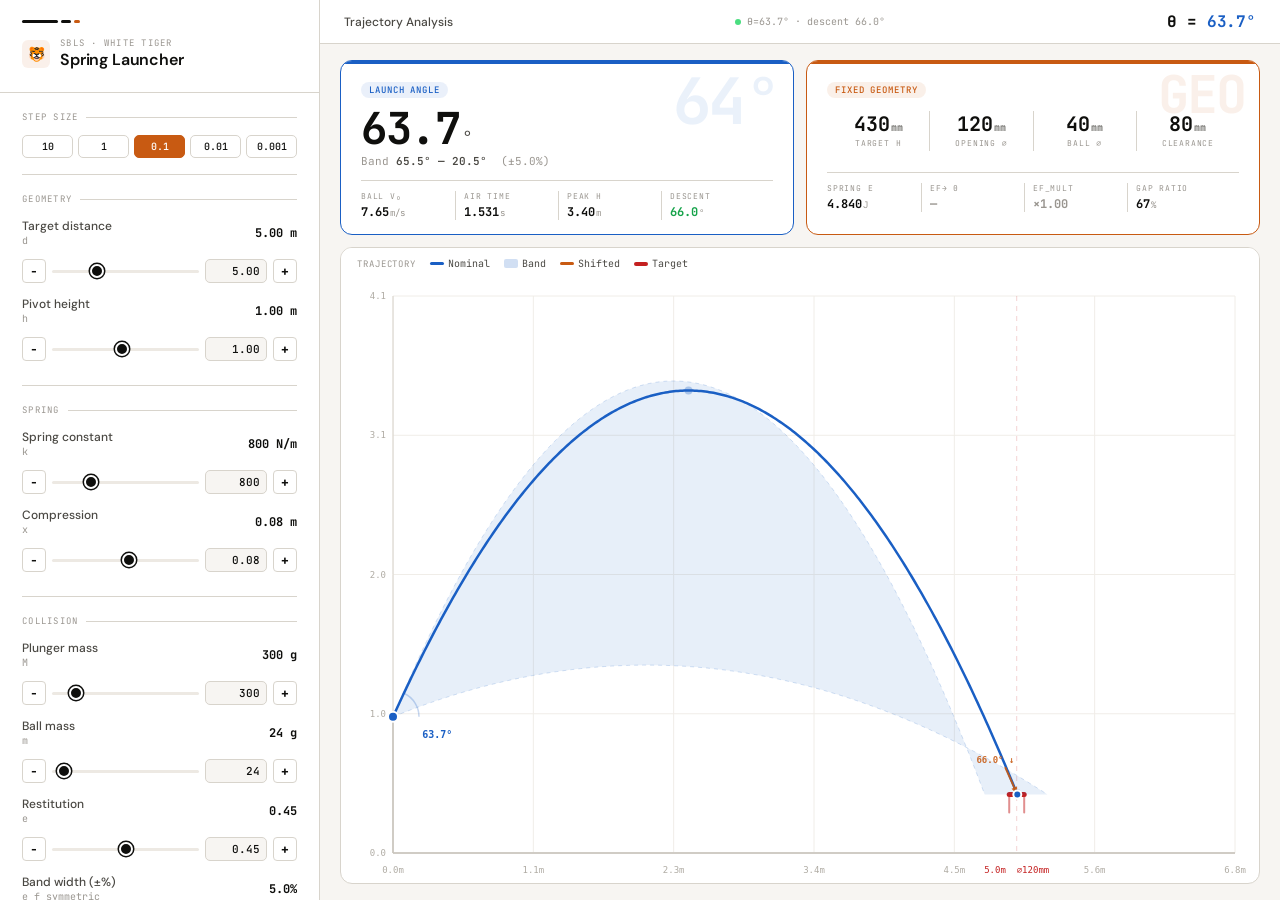
==== index.html @ 80b1a1d4 "Add files via upload" ====
<!DOCTYPE html>
<html lang="th">
<head>
<meta charset="UTF-8">
<meta name="viewport" content="width=device-width, initial-scale=1.0">
<title>WHITE TIGER</title>
<link rel="preconnect" href="https://fonts.googleapis.com">
<link href="https://fonts.googleapis.com/css2?family=DM+Sans:ital,wght@0,300;0,400;0,500;0,600;1,300&family=JetBrains+Mono:wght@400;500;700&display=swap" rel="stylesheet">
<link rel="stylesheet" href="style.css">
</head>
<body>
<div class="app">
<script src="script.js"></script>

<aside>
  <div class="sidebar-top">
    <div class="tiger-bar"><span></span><span></span><span></span></div>
    <div class="logo-row">
      <div class="logo-img">
        <img src="https://cdn-icons-png.flaticon.com/512/15057/15057719.png" alt="tiger" onerror="this.parentElement.innerHTML='🐯'">
      </div>
      <div>
        <div class="sidebar-eyebrow">SBLS · White Tiger</div>
        <div class="sidebar-title">Spring Launcher</div>
      </div>
    </div>
    <div class="sidebar-sub"></div>
  </div>
  <div class="sidebar-body">

    <div class="sec">
      <div class="sec-label">Step size</div>
      <div class="scale-buttons">
        <button class="scale-btn" data-step="10">10</button>
        <button class="scale-btn" data-step="1">1</button>
        <button class="scale-btn" data-step="0.1">0.1</button>
        <button class="scale-btn" data-step="0.01">0.01</button>
        <button class="scale-btn" data-step="0.001">0.001</button>
      </div>
    </div>

    <div class="divider"></div>

    <div class="sec">
      <div class="sec-label">Geometry</div>

      <div class="field-row">
        <div class="field-label">Target distance<small>d</small></div>
        <div class="field-val" id="d-dv">5.00 m</div>
      </div>
      <div class="field-controls">
        <button class="pm-btn" data-field="d" data-dir="-1">−</button>
        <input type="range" id="d-s" min="10" max="150" step="1" value="50">
        <input type="number" class="num-in" id="d-n" min="1.0" max="15.0" step="0.1" value="5.00">
        <button class="pm-btn" data-field="d" data-dir="1">+</button>
      </div>

      <div class="field-row">
        <div class="field-label">Pivot height<small>h</small></div>
        <div class="field-val" id="h-dv">1.00 m</div>
      </div>
      <div class="field-controls">
        <button class="pm-btn" data-field="h" data-dir="-1">−</button>
        <input type="range" id="h-s" min="10" max="200" step="5" value="100">
        <input type="number" class="num-in" id="h-n" min="0.10" max="2.00" step="0.05" value="1.00">
        <button class="pm-btn" data-field="h" data-dir="1">+</button>
      </div>


    </div>

    <div class="divider"></div>

    <div class="sec">
      <div class="sec-label">Spring</div>

      <div class="field-row">
        <div class="field-label">Spring constant<small>k</small></div>
        <div class="field-val" id="k-dv">800 N/m</div>
      </div>
      <div class="field-controls">
        <button class="pm-btn" data-field="k" data-dir="-1">−</button>
        <input type="range" id="k-s" min="100" max="3000" step="50" value="800">
        <input type="number" class="num-in" id="k-n" min="100" max="3000" step="50" value="800">
        <button class="pm-btn" data-field="k" data-dir="1">+</button>
      </div>

      <div class="field-row">
        <div class="field-label">Compression<small>x</small></div>
        <div class="field-val" id="x-dv">0.08 m</div>
      </div>
      <div class="field-controls">
        <button class="pm-btn" data-field="x" data-dir="-1">−</button>
        <input type="range" id="x-s" min="1" max="20" step="1" value="8">
        <input type="number" class="num-in" id="x-n" min="0.01" max="0.20" step="0.01" value="0.08">
        <button class="pm-btn" data-field="x" data-dir="1">+</button>
      </div>
    </div>

    <div class="divider"></div>

    <div class="sec">
      <div class="sec-label">Collision</div>

      <div class="field-row">
        <div class="field-label">Plunger mass<small>M</small></div>
        <div class="field-val" id="M-dv">300 g</div>
      </div>
      <div class="field-controls">
        <button class="pm-btn" data-field="M" data-dir="-1">−</button>
        <input type="range" id="M-s" min="50" max="2000" step="10" value="300">
        <input type="number" class="num-in" id="M-n" min="50" max="2000" step="10" value="300">
        <button class="pm-btn" data-field="M" data-dir="1">+</button>
      </div>

      <div class="field-row">
        <div class="field-label">Ball mass<small>m</small></div>
        <div class="field-val" id="m-dv">24 g</div>
      </div>
      <div class="field-controls">
        <button class="pm-btn" data-field="m" data-dir="-1">−</button>
        <input type="range" id="m-s" min="5" max="500" step="1" value="24">
        <input type="number" class="num-in" id="m-n" min="5" max="500" step="1" value="24">
        <button class="pm-btn" data-field="m" data-dir="1">+</button>
      </div>

      <div class="field-row">
        <div class="field-label">Restitution<small>e</small></div>
        <div class="field-val" id="e-dv">0.45</div>
      </div>
      <div class="field-controls">
        <button class="pm-btn" data-field="e" data-dir="-1">−</button>
        <input type="range" id="e-s" min="0" max="100" step="5" value="45">
        <input type="number" class="num-in" id="e-n" min="0.00" max="1.00" step="0.05" value="0.45">
        <button class="pm-btn" data-field="e" data-dir="1">+</button>
      </div>

      <div class="field-row">
        <div class="field-label">Band width (±%)<small>e_f symmetric</small></div>
        <div class="field-val" id="e_f-dv">5.0%</div>
      </div>
      <div class="field-controls">
        <button class="pm-btn" data-field="e_f" data-dir="-1">−</button>
        <input type="range" id="e_f-s" min="0" max="20" step="1" value="5">
        <input type="number" class="num-in" id="e_f-n" min="0.0" max="20.0" step="0.5" value="5.0">
        <button class="pm-btn" data-field="e_f" data-dir="1">+</button>
      </div>

      <div class="ef-row">
        <div class="ef-label" style="display:flex;align-items:center;gap:6px">
          Error factor
          <span style="font-family:var(--mono);font-size:9px;color:var(--ink-light);background:var(--cream);padding:1px 5px;border-radius:3px">ef_mult</span>
        </div>
        <div id="ef_mult-tag" class="ef-tag zero">×1.00</div>
      </div>
      <div class="field-controls" style="align-items:center;gap:6px">
        <button class="pm-btn" data-field="ef_mult" data-dir="-1">−</button>
        <input type="range" id="ef_mult-s" min="-50" max="50" step="1" value="0" style="flex:1">
        <input type="number" class="num-in" id="ef_mult-n" min="-2.00" max="2.00" step="0.05" value="0.00" style="width:68px">
        <button class="pm-btn" data-field="ef_mult" data-dir="1">+</button>
      </div>
      <div style="font-family:var(--mono);font-size:9px;color:var(--ink-light);margin-bottom:10px;padding:0 2px">
        ±คูณ error จากสภาพจริง: ลม / แรงเสียดทาน / bounce
      </div>
    </div>

    <div class="divider"></div>

    <div class="sec">
      <div class="sec-label">Constraints</div>

      <div class="field-row">
        <div class="field-label">Min descent angle ↓<small>ang_min</small></div>
        <div class="field-val" id="ang_min-dv">30.0°</div>
      </div>
      <div class="field-controls">
        <button class="pm-btn" data-field="ang_min" data-dir="-1">−</button>
        <input type="range" id="ang_min-s" min="0" max="80" step="1" value="30">
        <input type="number" class="num-in" id="ang_min-n" min="0" max="80" step="1" value="30.0">
        <button class="pm-btn" data-field="ang_min" data-dir="1">+</button>
      </div>
    </div>

  </div>
</aside>

<main>
  <div class="main-bar">
    <span class="bar-title">Trajectory Analysis</span>
    <div class="bar-status"><span class="dot"></span><span id="status-txt">Calculating…</span></div>
    <div class="bar-answer">θ = <span id="calc-angle">--</span></div>
  </div>

  <div class="main-content">
    <div class="cards-row" id="results-row"></div>
    <div class="canvas-wrap">
      <div class="canvas-topbar">
        <span class="ctb-label">Trajectory</span>
        <span class="leg"><span class="leg-line" style="background:#1a5fc4"></span>Nominal</span>
        <span class="leg"><span class="leg-band" style="background:#1a5fc4;opacity:.2"></span>Band</span>
        <span class="leg"><span class="leg-line" style="background:#c85a12;height:3px"></span>Shifted</span>
        <span class="leg"><span class="leg-line" style="background:#c42020;height:4px"></span>Target</span>
      </div>
      <canvas id="traj"></canvas>
    </div>
  </div>
</main>
</div>

</body>
</html>
---- style.css ----
*,*::before,*::after{box-sizing:border-box;margin:0;padding:0}
:root{
  --white:#ffffff;--off:#f7f5f2;--cream:#ede9e3;--stroke:#d8d4cc;--stroke-md:#bfbab1;
  --ink:#0f0f0d;--ink-mid:#4a4843;--ink-light:#9a9690;
  --tiger:#c85a12;--tiger-lo:rgba(200,90,18,.09);--tiger-mid:rgba(200,90,18,.18);
  --blue:#1a5fc4;--blue-lo:rgba(26,95,196,.09);
  --danger:#c42020;--green:#16a34a;
  --sidebar-w:320px;
  --mono:'JetBrains Mono',monospace;--sans:'DM Sans',sans-serif;
}
html,body{height:100%;font-family:var(--sans);background:var(--off);color:var(--ink);-webkit-font-smoothing:antialiased;font-size:14px}
.app{display:flex;height:100vh;overflow:hidden}

aside{width:var(--sidebar-w);min-width:var(--sidebar-w);background:var(--white);border-right:1px solid var(--stroke);display:flex;flex-direction:column;height:100%;overflow:hidden}
.sidebar-top{padding:20px 22px 16px;border-bottom:1px solid var(--stroke);flex-shrink:0}
.tiger-bar{display:flex;gap:3px;margin-bottom:14px}
.tiger-bar span{height:3px;border-radius:2px;background:var(--ink)}
.tiger-bar span:nth-child(1){width:36px}.tiger-bar span:nth-child(2){width:10px}.tiger-bar span:nth-child(3){width:6px;background:var(--tiger)}
.logo-row{display:flex;align-items:center;gap:10px;margin-bottom:6px}
.logo-img{width:28px;height:28px;border-radius:6px;background:var(--tiger-lo);display:flex;align-items:center;justify-content:center;overflow:hidden;flex-shrink:0}
.logo-img img{width:20px;height:20px;object-fit:contain}
.sidebar-eyebrow{font-family:var(--mono);font-size:9px;letter-spacing:.14em;text-transform:uppercase;color:var(--ink-light)}
.sidebar-title{font-size:16px;font-weight:600;color:var(--ink);letter-spacing:-.01em}
.sidebar-sub{font-size:11px;font-weight:300;color:var(--ink-light);margin-top:2px}

.sidebar-body{flex:1;overflow-y:auto;padding:4px 0 20px;scrollbar-width:thin;scrollbar-color:var(--cream) transparent}
.sidebar-body::-webkit-scrollbar{width:3px}.sidebar-body::-webkit-scrollbar-thumb{background:var(--cream)}

.sec{padding:14px 22px 2px}
.sec-label{font-family:var(--mono);font-size:9px;letter-spacing:.14em;text-transform:uppercase;color:var(--ink-light);margin-bottom:12px;display:flex;align-items:center;gap:8px}
.sec-label::after{content:'';flex:1;height:1px;background:var(--stroke)}

.field-row{display:grid;grid-template-columns:1fr auto;align-items:center;gap:8px;margin-bottom:10px;min-height:32px}
.field-label{font-size:12px;font-weight:500;color:var(--ink-mid);line-height:1.3}
.field-label small{display:block;font-size:10px;font-weight:400;color:var(--ink-light);font-family:var(--mono)}
.field-val{font-family:var(--mono);font-size:12px;font-weight:700;color:var(--ink);text-align:right;white-space:nowrap}
.field-controls{display:flex;align-items:center;gap:6px;margin-bottom:12px}
input[type=range]{-webkit-appearance:none;appearance:none;flex:1;height:3px;background:var(--cream);border-radius:2px;outline:none;cursor:pointer}
input[type=range]::-webkit-slider-thumb{-webkit-appearance:none;appearance:none;width:14px;height:14px;border-radius:50%;background:var(--ink);border:2.5px solid var(--white);box-shadow:0 0 0 1.5px var(--ink);cursor:pointer;transition:transform .1s,box-shadow .1s}
input[type=range]::-webkit-slider-thumb:hover{transform:scale(1.2);box-shadow:0 0 0 1.5px var(--tiger);background:var(--tiger)}
input[type=range]::-moz-range-thumb{width:14px;height:14px;border-radius:50%;background:var(--ink);border:2.5px solid var(--white);cursor:pointer}
.num-in{width:62px;background:var(--off);border:1.5px solid var(--stroke);border-radius:5px;color:var(--ink);font-family:var(--mono);font-size:11px;font-weight:500;padding:4px 6px;text-align:right;outline:none;transition:border-color .15s;-moz-appearance:textfield;appearance:textfield}
.num-in::-webkit-inner-spin-button,.num-in::-webkit-outer-spin-button{-webkit-appearance:none}
.num-in:focus{border-color:var(--ink);background:var(--white)}
.pm-btn{width:24px;height:24px;background:var(--white);border:1.5px solid var(--stroke);border-radius:4px;color:var(--ink);font-family:var(--mono);font-size:13px;font-weight:700;cursor:pointer;transition:all .12s;display:inline-flex;align-items:center;justify-content:center;flex-shrink:0;line-height:1}
.pm-btn:hover{border-color:var(--stroke-md);background:var(--off)}
.pm-btn:active{background:var(--tiger);color:var(--white);border-color:var(--tiger)}

.scale-buttons{display:flex;gap:5px;margin-bottom:4px}
.scale-btn{flex:1;background:var(--white);border:1.5px solid var(--stroke);border-radius:5px;color:var(--ink);font-family:var(--mono);font-size:10px;font-weight:500;padding:4px 2px;text-align:center;cursor:pointer;transition:all .12s}
.scale-btn:hover{border-color:var(--stroke-md)}
.scale-btn.active{background:var(--tiger);color:var(--white);border-color:var(--tiger)}

.ef-row{display:flex;align-items:center;gap:6px;margin-bottom:10px}
.ef-label{font-size:12px;font-weight:500;color:var(--ink-mid);flex:1}
.ef-tag{font-family:var(--mono);font-size:11px;font-weight:700;padding:2px 8px;border-radius:4px;white-space:nowrap}
.ef-tag.pos{background:#fde8e4;color:var(--danger)}
.ef-tag.neg{background:#dcfce7;color:var(--green)}
.ef-tag.zero{background:var(--cream);color:var(--ink-light)}

main{flex:1;display:flex;flex-direction:column;overflow:hidden;min-width:0}
.main-bar{background:var(--white);border-bottom:1px solid var(--stroke);padding:11px 24px;display:flex;align-items:center;justify-content:space-between;flex-shrink:0;gap:12px}
.bar-title{font-size:12px;font-weight:500;color:var(--ink-mid)}
.bar-status{display:flex;align-items:center;gap:6px;font-family:var(--mono);font-size:10px;color:var(--ink-light)}
.bar-answer{font-family:var(--mono);font-size:16px;font-weight:700;color:var(--ink);letter-spacing:-.01em}
.bar-answer span{color:var(--blue)}
.dot{width:6px;height:6px;border-radius:50%;background:#4ade80;animation:blink 2.4s ease-in-out infinite}
@keyframes blink{0%,100%{opacity:1}50%{opacity:.3}}

.main-content{flex:1;display:flex;flex-direction:column;overflow:hidden;padding:16px 20px;gap:12px}

.cards-row{display:grid;grid-template-columns:1fr 1fr;gap:12px;flex-shrink:0}
.rcard{background:var(--white);border:1.5px solid var(--stroke);border-radius:12px;padding:18px 20px 14px;position:relative;overflow:hidden}
.rcard.nom{border-color:var(--blue)}
.rcard.nom::before{content:'';position:absolute;top:0;left:0;right:0;height:3px;background:var(--blue)}
.rcard.geo{border-color:var(--tiger)}
.rcard.geo::before{content:'';position:absolute;top:0;left:0;right:0;height:3px;background:var(--tiger)}
.rcard .wm{position:absolute;right:14px;top:8px;font-family:var(--mono);font-size:64px;font-weight:700;line-height:1;pointer-events:none;user-select:none;letter-spacing:-.04em}
.rcard.nom .wm{color:var(--blue-lo)}
.geo-wm{color:var(--tiger-lo);font-size:52px!important}
.rbadge{font-family:var(--mono);font-size:9px;font-weight:500;letter-spacing:.1em;text-transform:uppercase;padding:2px 8px;border-radius:20px;display:inline-block;margin-bottom:8px}
.rbadge.nom{background:var(--blue-lo);color:var(--blue)}
.rbadge.geo{background:var(--tiger-lo);color:var(--tiger)}
.geo-spec-row{display:grid;grid-template-columns:1fr auto 1fr auto 1fr auto 1fr;align-items:center;gap:0;margin-bottom:16px}
.geo-spec-item{text-align:center;padding:8px 4px}
.geo-spec-sep{width:1px;height:40px;background:var(--stroke)}
.geo-spec-val{font-family:var(--mono);font-size:20px;font-weight:700;color:var(--ink);line-height:1;margin-bottom:4px}
.geo-spec-val.warn{color:var(--danger)}
.geo-spec-unit{font-size:10px;font-weight:400;color:var(--ink-mid);margin-left:1px}
.geo-spec-lbl{font-family:var(--mono);font-size:8px;letter-spacing:.1em;text-transform:uppercase;color:var(--ink-light)}
.rangle{font-family:var(--mono);font-size:44px;font-weight:700;line-height:1;color:var(--ink);letter-spacing:-.03em;margin-bottom:4px}
.rangle .unit{font-size:18px;font-weight:400;color:var(--ink-mid);margin-left:2px}
.rband{font-size:11px;color:var(--ink-light);margin-bottom:12px;font-family:var(--mono)}
.rband b{color:var(--ink-mid);font-weight:600}
.rmetrics{display:grid;grid-template-columns:repeat(4,1fr);border-top:1px solid var(--stroke);padding-top:10px}
.rm{padding:0 8px 0 0}
.rm:not(:last-child){border-right:1px solid var(--stroke);margin-right:8px}
.rm-lbl{font-family:var(--mono);font-size:8px;letter-spacing:.1em;text-transform:uppercase;color:var(--ink-light);margin-bottom:3px}
.rm-val{font-family:var(--mono);font-size:12px;font-weight:700;color:var(--ink)}
.rm-val.ok{color:var(--green)}.rm-val.warn{color:var(--danger)}
.rm-unit{font-size:9px;font-weight:400;color:var(--ink-light);margin-left:1px}

.alert-wrap{grid-column:1/-1}
.alert-box{background:var(--white);border:1.5px solid #f5c0b8;border-radius:12px;padding:18px 20px;display:flex;gap:12px;align-items:flex-start}
.alert-icon{width:30px;height:30px;border-radius:50%;background:#fde8e4;display:flex;align-items:center;justify-content:center;flex-shrink:0;font-family:var(--mono);font-size:14px;font-weight:700;color:var(--danger)}
.alert-body h4{font-size:13px;font-weight:600;color:#8b1a1a;margin-bottom:4px}
.alert-body p{font-size:12px;color:#b02020;line-height:1.6}
.rcard-empty{background:transparent;border:1.5px dashed var(--stroke);border-radius:12px;display:flex;align-items:center;justify-content:center;color:var(--ink-light);font-family:var(--mono);font-size:11px;min-height:140px}

.canvas-wrap{flex:1;background:var(--white);border:1.5px solid var(--stroke);border-radius:12px;overflow:hidden;position:relative;min-height:0}
.canvas-topbar{position:absolute;top:0;left:0;right:0;padding:9px 16px;display:flex;align-items:center;gap:14px;z-index:2;pointer-events:none;background:linear-gradient(to bottom,rgba(255,255,255,.96) 60%,transparent)}
.ctb-label{font-family:var(--mono);font-size:9px;letter-spacing:.1em;text-transform:uppercase;color:var(--ink-light)}
.leg{display:flex;align-items:center;gap:4px;font-family:var(--mono);font-size:10px;color:var(--ink-mid)}
.leg-line{width:14px;height:2.5px;border-radius:2px;flex-shrink:0}
.leg-band{width:14px;height:9px;border-radius:2px;flex-shrink:0}
canvas#traj{display:block;width:100%;height:100%}

.divider{height:1px;background:var(--stroke);margin:10px 22px 4px}

@media(max-width:900px){:root{--sidebar-w:270px}}
@media(max-width:680px){
  .app{flex-direction:column}
  aside{width:100%;min-width:unset;max-height:55vh;border-right:none;border-bottom:1px solid var(--stroke)}
  .cards-row{grid-template-columns:1fr}
  .main-content{padding:10px;gap:10px}
  .rangle{font-size:36px}
  .rmetrics{grid-template-columns:repeat(2,1fr);gap:8px}
  .rm{border-right:none!important;margin-right:0!important}
}
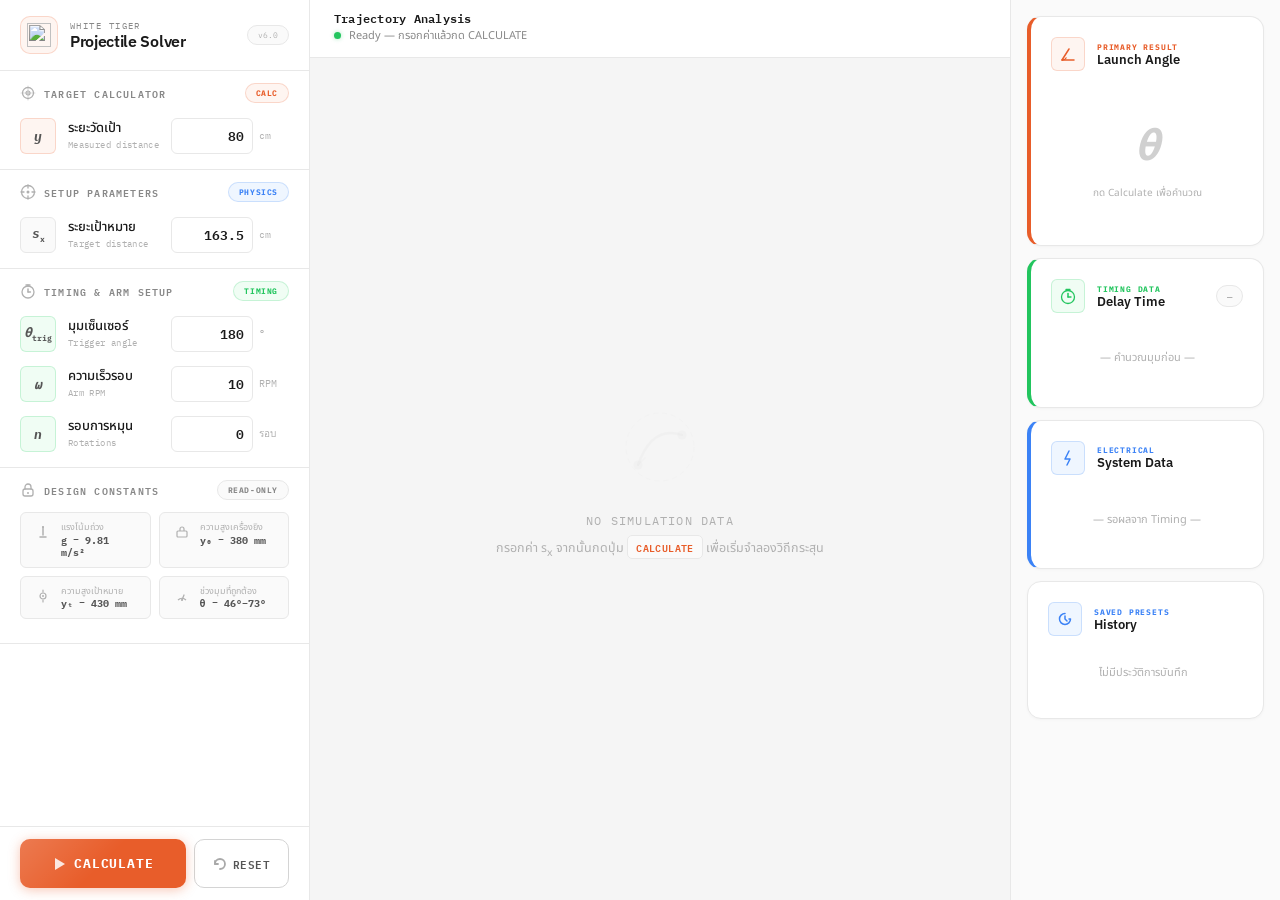
==== commit 5f83fa18: "Update to v6.0: Complete Professional Redesign" ====
--- a/index.html
+++ b/index.html
@@ -1,211 +1,542 @@
 <!DOCTYPE html>
 <html lang="th">
+
 <head>
-<meta charset="UTF-8">
-<meta name="viewport" content="width=device-width, initial-scale=1.0">
-<title>WHITE TIGER</title>
-<link rel="preconnect" href="https://fonts.googleapis.com">
-<link href="https://fonts.googleapis.com/css2?family=DM+Sans:ital,wght@0,300;0,400;0,500;0,600;1,300&family=JetBrains+Mono:wght@400;500;700&display=swap" rel="stylesheet">
-<link rel="stylesheet" href="style.css">
+  <meta charset="UTF-8">
+  <meta name="viewport" content="width=device-width, initial-scale=1.0">
+  <meta name="description"
+    content="White Tiger Projectile Calculator — Physics simulation tool for computing launch angles, trajectories, and timing parameters with interactive visualization.">
+  <meta name="author" content="White Tiger Engineering">
+  <title>WHITE TIGER · Projectile Calculator</title>
+  <link
+    href="https://fonts.googleapis.com/css2?family=Noto+Sans+Thai:wght@300;400;500;600;700&family=IBM+Plex+Mono:wght@400;500;600;700&family=IBM+Plex+Sans:wght@300;400;500;600&display=swap"
+    rel="stylesheet">
+  <link rel="stylesheet" href="styles.css">
 </head>
+
 <body>
-<div class="app">
-<script src="script.js"></script>
-
-<aside>
-  <div class="sidebar-top">
-    <div class="tiger-bar"><span></span><span></span><span></span></div>
-    <div class="logo-row">
-      <div class="logo-img">
-        <img src="https://cdn-icons-png.flaticon.com/512/15057/15057719.png" alt="tiger" onerror="this.parentElement.innerHTML='🐯'">
-      </div>
-      <div>
-        <div class="sidebar-eyebrow">SBLS · White Tiger</div>
-        <div class="sidebar-title">Spring Launcher</div>
-      </div>
-    </div>
-    <div class="sidebar-sub"></div>
+  <div class="app">
+
+    <!-- ═══════ LEFT PANEL — Parameters ═══════ -->
+    <aside class="panel-left" id="panel-left">
+
+      <!-- Brand Header -->
+      <div class="brand-header">
+        <div class="brand-logo" aria-label="White Tiger logo">
+          <img src="https://cdn-icons-png.flaticon.com/512/15057/15057719.png" alt="" draggable="false">
+        </div>
+        <div class="brand-text">
+          <div class="brand-eyebrow">WHITE TIGER</div>
+          <div class="brand-name">Projectile Solver</div>
+        </div>
+        <div class="brand-version">v6.0</div>
+      </div>
+
+      <!-- Scrollable parameter area -->
+      <div class="param-scroll">
+        <!-- ── Section 0: Target Calculator (instant) ── -->
+        <div class="pgroup" id="pgroup-target-calc">
+          <div class="pgroup-header">
+            <div class="pgroup-header-left">
+              <svg class="pgroup-icon" width="16" height="16" viewBox="0 0 16 16" fill="none">
+                <path d="M8 1v14M1 8h14" stroke="currentColor" stroke-width="1.2" stroke-linecap="round"
+                  opacity="0.4" />
+                <circle cx="8" cy="8" r="5.5" stroke="currentColor" stroke-width="1.3" />
+                <circle cx="8" cy="8" r="2" stroke="currentColor" stroke-width="1.2" />
+                <circle cx="8" cy="8" r="0.8" fill="currentColor" />
+              </svg>
+              <span class="pgroup-label">Target Calculator</span>
+            </div>
+            <span class="pgroup-badge badge--target">CALC</span>
+          </div>
+
+          <div class="prow" id="field-y-measure">
+            <span class="prow-dirty-dot"></span>
+            <div class="prow-left">
+              <div class="prow-sym-wrap prow-sym-wrap--target">
+                <span class="prow-sym">y</span>
+              </div>
+              <div class="prow-meta">
+                <span class="prow-name">ระยะวัดเป้า</span>
+                <span class="prow-sub">Measured distance</span>
+              </div>
+            </div>
+            <div class="prow-right">
+              <input class="prow-input num-in" id="in-y-measure" type="number" value="80" step="0.5"
+                aria-label="Measured distance y">
+              <span class="prow-unit">cm</span>
+            </div>
+          </div>
+
+        </div>
+
+        <!-- ── Section 1: Setup Parameters ── -->
+        <div class="pgroup" id="pgroup-projectile">
+          <div class="pgroup-header">
+            <div class="pgroup-header-left">
+              <svg class="pgroup-icon" width="16" height="16" viewBox="0 0 16 16" fill="none">
+                <circle cx="8" cy="8" r="6.5" stroke="currentColor" stroke-width="1.3" />
+                <line x1="8" y1="1" x2="8" y2="4" stroke="currentColor" stroke-width="1.3" stroke-linecap="round" />
+                <line x1="8" y1="12" x2="8" y2="15" stroke="currentColor" stroke-width="1.3" stroke-linecap="round" />
+                <line x1="1" y1="8" x2="4" y2="8" stroke="currentColor" stroke-width="1.3" stroke-linecap="round" />
+                <line x1="12" y1="8" x2="15" y2="8" stroke="currentColor" stroke-width="1.3" stroke-linecap="round" />
+                <circle cx="8" cy="8" r="1.5" fill="currentColor" />
+              </svg>
+              <span class="pgroup-label">Setup Parameters</span>
+            </div>
+            <span class="pgroup-badge badge--physics">PHYSICS</span>
+          </div>
+
+          <div class="prow" id="field-sx">
+            <span class="prow-dirty-dot"></span>
+            <div class="prow-left">
+              <div class="prow-sym-wrap">
+                <span class="prow-sym">s<sub class="prow-sym-sub">x</sub></span>
+              </div>
+              <div class="prow-meta">
+                <span class="prow-name">ระยะเป้าหมาย</span>
+                <span class="prow-sub">Target distance</span>
+              </div>
+            </div>
+            <div class="prow-right">
+              <input class="prow-input num-in" id="in-sx" type="number" value="163.5" step="0.1"
+                aria-label="Target distance sx">
+              <span class="prow-unit">cm</span>
+            </div>
+          </div>
+
+          <div class="range-warn" id="range-warn">
+            <svg class="range-warn-icon" width="14" height="14" viewBox="0 0 14 14" fill="none">
+              <path d="M7 1L13 12H1L7 1Z" stroke="currentColor" stroke-width="1.3" stroke-linejoin="round" />
+              <path d="M7 5.5V8" stroke="currentColor" stroke-width="1.5" stroke-linecap="round" />
+              <circle cx="7" cy="10" r=".7" fill="currentColor" />
+            </svg>
+            <span>ไม่มีคำตอบในช่วง 46°–73°</span>
+          </div>
+        </div>
+
+        <!-- ── Section 2: Timing & Arm Setup ── -->
+        <div class="pgroup" id="pgroup-timing">
+          <div class="pgroup-header">
+            <div class="pgroup-header-left">
+              <svg class="pgroup-icon" width="16" height="16" viewBox="0 0 16 16" fill="none">
+                <circle cx="8" cy="9" r="6" stroke="currentColor" stroke-width="1.3" />
+                <line x1="8" y1="9" x2="8" y2="6" stroke="currentColor" stroke-width="1.5" stroke-linecap="round" />
+                <line x1="8" y1="9" x2="10.5" y2="9" stroke="currentColor" stroke-width="1.3" stroke-linecap="round" />
+                <line x1="6" y1="2" x2="10" y2="2" stroke="currentColor" stroke-width="1.3" stroke-linecap="round" />
+                <line x1="8" y1="2" x2="8" y2="3.5" stroke="currentColor" stroke-width="1.3" stroke-linecap="round" />
+              </svg>
+              <span class="pgroup-label">Timing & Arm Setup</span>
+            </div>
+            <span class="pgroup-badge badge--timing">TIMING</span>
+          </div>
+
+          <div class="prow" id="field-trig-angle">
+            <span class="prow-dirty-dot"></span>
+            <div class="prow-left">
+              <div class="prow-sym-wrap prow-sym-wrap--timing">
+                <span class="prow-sym">θ<sub class="prow-sym-sub">trig</sub></span>
+              </div>
+              <div class="prow-meta">
+                <span class="prow-name">มุมเซ็นเซอร์</span>
+                <span class="prow-sub">Trigger angle</span>
+              </div>
+            </div>
+            <div class="prow-right">
+              <input class="prow-input num-in" id="in-trig-angle" type="number" value="180" step="1">
+              <span class="prow-unit">°</span>
+            </div>
+          </div>
+
+          <div class="prow" id="field-rpm">
+            <span class="prow-dirty-dot"></span>
+            <div class="prow-left">
+              <div class="prow-sym-wrap prow-sym-wrap--timing">
+                <span class="prow-sym">ω</span>
+              </div>
+              <div class="prow-meta">
+                <span class="prow-name">ความเร็วรอบ</span>
+                <span class="prow-sub">Arm RPM</span>
+              </div>
+            </div>
+            <div class="prow-right">
+              <input class="prow-input num-in" id="in-rpm" type="number" value="10" step="1">
+              <span class="prow-unit">RPM</span>
+            </div>
+          </div>
+
+          <div class="prow" id="field-n">
+            <span class="prow-dirty-dot"></span>
+            <div class="prow-left">
+              <div class="prow-sym-wrap prow-sym-wrap--timing">
+                <span class="prow-sym">n</span>
+              </div>
+              <div class="prow-meta">
+                <span class="prow-name">รอบการหมุน</span>
+                <span class="prow-sub">Rotations</span>
+              </div>
+            </div>
+            <div class="prow-right">
+              <input class="prow-input num-in" id="in-n" type="number" value="0" step="1" min="0">
+              <span class="prow-unit">รอบ</span>
+            </div>
+          </div>
+
+          <!-- Hidden: auto-calculated delay -->
+          <input type="hidden" id="in-t-delay" value="0.000">
+        </div>
+
+        <!-- ── Section 3: Design Constants (Read-Only) ── -->
+        <div class="pgroup pgroup--const" id="pgroup-const">
+          <div class="pgroup-header">
+            <div class="pgroup-header-left">
+              <svg class="pgroup-icon" width="16" height="16" viewBox="0 0 16 16" fill="none">
+                <rect x="3" y="7" width="10" height="7" rx="2" stroke="currentColor" stroke-width="1.3" />
+                <path d="M5 7V5a3 3 0 0 1 6 0v2" stroke="currentColor" stroke-width="1.3" stroke-linecap="round" />
+                <circle cx="8" cy="11" r="1" fill="currentColor" />
+              </svg>
+              <span class="pgroup-label">Design Constants</span>
+            </div>
+            <span class="pgroup-badge badge--const">READ-ONLY</span>
+          </div>
+
+          <div class="const-grid">
+            <div class="const-card">
+              <div class="cc-icon">
+                <svg width="14" height="14" viewBox="0 0 14 14" fill="none">
+                  <path d="M7 2v8" stroke="currentColor" stroke-width="1.5" stroke-linecap="round" />
+                  <path d="M4 12h6" stroke="currentColor" stroke-width="1.5" stroke-linecap="round" />
+                  <circle cx="7" cy="2" r="1" fill="currentColor" />
+                </svg>
+              </div>
+              <div class="cc-data">
+                <span class="cc-label">แรงโน้มถ่วง</span>
+                <span class="cc-value">g = 9.81 m/s²</span>
+              </div>
+            </div>
+            <div class="const-card">
+              <div class="cc-icon">
+                <svg width="14" height="14" viewBox="0 0 14 14" fill="none">
+                  <rect x="2" y="6" width="10" height="6" rx="1" stroke="currentColor" stroke-width="1.2" />
+                  <path d="M5 6V4a2 2 0 0 1 4 0v2" stroke="currentColor" stroke-width="1.2" />
+                </svg>
+              </div>
+              <div class="cc-data">
+                <span class="cc-label">ความสูงเครื่องยิง</span>
+                <span class="cc-value">y₀ = 380 mm</span>
+              </div>
+            </div>
+            <div class="const-card">
+              <div class="cc-icon">
+                <svg width="14" height="14" viewBox="0 0 14 14" fill="none">
+                  <circle cx="7" cy="7" r="3" stroke="currentColor" stroke-width="1.2" />
+                  <circle cx="7" cy="7" r="1" fill="currentColor" />
+                  <line x1="7" y1="1" x2="7" y2="3" stroke="currentColor" stroke-width="1.2" stroke-linecap="round" />
+                  <line x1="7" y1="11" x2="7" y2="13" stroke="currentColor" stroke-width="1.2" stroke-linecap="round" />
+                </svg>
+              </div>
+              <div class="cc-data">
+                <span class="cc-label">ความสูงเป้าหมาย</span>
+                <span class="cc-value">yₜ = 430 mm</span>
+              </div>
+            </div>
+            <div class="const-card">
+              <div class="cc-icon">
+                <svg width="14" height="14" viewBox="0 0 14 14" fill="none">
+                  <path d="M3 11 A6 6 0 0 1 11 11" stroke="currentColor" stroke-width="1.2" fill="none" />
+                  <line x1="7" y1="11" x2="9" y2="6" stroke="currentColor" stroke-width="1.3" stroke-linecap="round" />
+                  <circle cx="7" cy="11" r="1" fill="currentColor" />
+                </svg>
+              </div>
+              <div class="cc-data">
+                <span class="cc-label">ช่วงมุมที่ถูกต้อง</span>
+                <span class="cc-value">θ = 46°–73°</span>
+              </div>
+            </div>
+          </div>
+        </div>
+
+      </div><!-- /param-scroll -->
+
+      <!-- Action Buttons -->
+      <div class="panel-footer">
+        <button class="btn-calculate" id="btn-calc">
+          <svg class="btn-icon" width="14" height="14" viewBox="0 0 14 14" fill="none">
+            <polygon points="3,1 13,7 3,13" fill="currentColor" />
+          </svg>
+          CALCULATE
+          <span class="btn-calc-badge" id="btn-calc-badge">CHANGED</span>
+        </button>
+        <button class="btn-reset" id="btn-reset" title="Reset to defaults" aria-label="Reset all parameters">
+          <svg class="btn-icon" width="14" height="14" viewBox="0 0 14 14" fill="none">
+            <path d="M2 7A5 5 0 1 1 7 12" stroke="currentColor" stroke-width="1.8" stroke-linecap="round" />
+            <polyline points="2,4 2,7 5,7" stroke="currentColor" stroke-width="1.8" stroke-linecap="round"
+              stroke-linejoin="round" />
+          </svg>
+          RESET
+        </button>
+      </div>
+
+      <!-- Mobile toggle -->
+      <button class="mobile-panel-toggle" id="mobile-toggle" aria-label="Toggle parameters">
+        <svg width="16" height="16" viewBox="0 0 16 16" fill="none">
+          <path d="M2 4h12M2 8h12M2 12h12" stroke="currentColor" stroke-width="1.5" stroke-linecap="round" />
+        </svg>
+      </button>
+    </aside>
+
+    <!-- ═══════ CENTER — Main workspace ═══════ -->
+    <main class="workspace" id="workspace">
+
+      <!-- Workspace header bar -->
+      <div class="workspace-bar">
+        <div class="wb-left">
+          <h1 class="wb-title">Trajectory Analysis</h1>
+          <div class="wb-status">
+            <div class="status-dot" id="status-dot"></div>
+            <span id="status-txt">Ready — กรอกค่าแล้วกด CALCULATE</span>
+          </div>
+        </div>
+        <div class="workspace-bar-actions">
+          <div class="wb-angle-readout" id="bar-angle-widget" style="display:none">
+            <span style="font-family:var(--mono);font-size:12px;color:var(--ink-3);font-weight:500">θ =</span>
+            <span style="font-family:var(--mono);font-size:22px;font-weight:700;color:var(--accent);letter-spacing:-.02em" id="baw-val">--</span>
+            <span style="font-family:var(--mono);font-size:14px;color:var(--ink-3)">°</span>
+          </div>
+        </div>
+      </div>
+
+      <!-- Canvas zone -->
+      <div class="canvas-zone">
+
+        <!-- Empty state overlay -->
+        <div class="state-idle" id="empty-state">
+          <div class="idle-graphic">
+            <svg width="72" height="72" viewBox="0 0 72 72" fill="none">
+              <circle cx="36" cy="36" r="34" stroke="currentColor" stroke-width="1" stroke-dasharray="5 4"
+                opacity="0.12" />
+              <path d="M14 54 Q28 14 58 24" stroke="currentColor" stroke-width="2.5" stroke-linecap="round" fill="none"
+                opacity="0.2" />
+              <circle cx="58" cy="24" r="4.5" fill="currentColor" opacity="0.15" />
+              <circle cx="14" cy="54" r="4.5" fill="currentColor" opacity="0.15" />
+              <path d="M14 54 L21 47" stroke="currentColor" stroke-width="1.5" stroke-linecap="round" opacity="0.12" />
+            </svg>
+          </div>
+          <div class="idle-text">
+            <div class="idle-title">No Simulation Data</div>
+            <div class="idle-hint">กรอกค่า s<sub>x</sub> จากนั้นกดปุ่ม <kbd>CALCULATE</kbd> เพื่อเริ่มจำลองวิถีกระสุน
+            </div>
+          </div>
+        </div>
+
+        <!-- No-solution overlay -->
+        <div class="state-error" id="no-sol-wrap" style="display:none">
+          <div class="error-card">
+            <div class="error-icon-wrap">
+              <svg width="20" height="20" viewBox="0 0 20 20" fill="none">
+                <circle cx="10" cy="10" r="8.5" stroke="currentColor" stroke-width="1.5" />
+                <path d="M10 6v5" stroke="currentColor" stroke-width="1.8" stroke-linecap="round" />
+                <circle cx="10" cy="14" r="1" fill="currentColor" />
+              </svg>
+            </div>
+            <div class="error-body">
+              <div class="error-title">No Solution in Range 46°–73°</div>
+              <div class="error-desc">ลองตรวจสอบระยะเป้าหมาย · มุมอาจเกินช่วงที่กำหนดหรือเป้าหมายไกลเกินไป</div>
+            </div>
+          </div>
+        </div>
+
+        <!-- Graph area -->
+        <div class="graph-area" id="graph-wrap" style="display:none">
+          <div class="canvas-header">
+            <span class="ch-label">TRAJECTORY</span>
+            <div class="ch-legend" id="legend-row"></div>
+          </div>
+          <canvas id="traj"></canvas>
+        </div>
+
+      </div>
+
+      <!-- Metrics strip -->
+      <div class="metrics-bar" id="metrics-bar" style="display:none">
+        <div class="metric-item">
+          <span class="metric-label">BALL V₀</span>
+          <span class="metric-value" id="met-v0">--</span>
+          <span class="metric-unit">m/s</span>
+        </div>
+        <div class="metric-item">
+          <span class="metric-label">AIR TIME</span>
+          <span class="metric-value" id="met-tof">--</span>
+          <span class="metric-unit">s</span>
+        </div>
+        <div class="metric-item">
+          <span class="metric-label">PEAK H</span>
+          <span class="metric-value" id="met-peak">--</span>
+          <span class="metric-unit">m</span>
+        </div>
+        <div class="metric-item">
+          <span class="metric-label">DESCENT</span>
+          <span class="metric-value" id="met-descent">--</span>
+          <span class="metric-unit">°</span>
+        </div>
+      </div>
+
+    </main>
+
+    <!-- ═══════ RIGHT PANEL — Results ═══════ -->
+    <aside class="panel-right" id="panel-right">
+
+      <!-- Card 1: Primary Result — Launch Angle -->
+      <div class="result-card result-primary" id="result-primary">
+        <div class="rc-header">
+          <div class="rc-header-left">
+            <div class="rc-icon rc-icon--angle">
+              <svg width="18" height="18" viewBox="0 0 18 18" fill="none">
+                <path d="M3 15h12" stroke="currentColor" stroke-width="1.5" stroke-linecap="round" />
+                <path d="M3 15L10 4" stroke="currentColor" stroke-width="1.5" stroke-linecap="round" />
+                <path d="M3 15 A5 5 0 0 0 7.5 12.5" stroke="currentColor" stroke-width="1.3" fill="none" />
+              </svg>
+            </div>
+            <div class="rc-titles">
+              <span class="rc-badge">PRIMARY RESULT</span>
+              <span class="rc-title">Launch Angle</span>
+            </div>
+          </div>
+        </div>
+
+        <div class="rp-idle" id="rp-idle">
+          <div class="rp-idle-icon">θ</div>
+          <div class="rp-idle-text">กด Calculate เพื่อคำนวณ</div>
+        </div>
+
+        <div class="rp-solved" id="rp-solved" style="display:none">
+          <div class="rp-angle-display">
+            <span class="rp-angle-val" id="rp-angle-val">--</span>
+            <span class="rp-angle-unit">°</span>
+          </div>
+          <div class="rp-label-row">
+            <span class="rp-label-tag">High Arc</span>
+            <span class="rp-label-sub">มุมยิงที่คำนวณได้</span>
+          </div>
+        </div>
+      </div>
+
+      <!-- Card 2: Timing Data -->
+      <div class="result-card result-timing" id="result-timing">
+        <div class="rc-header">
+          <div class="rc-header-left">
+            <div class="rc-icon rc-icon--timing">
+              <svg width="18" height="18" viewBox="0 0 18 18" fill="none">
+                <circle cx="9" cy="10" r="6.5" stroke="currentColor" stroke-width="1.3" />
+                <line x1="9" y1="10" x2="9" y2="6.5" stroke="currentColor" stroke-width="1.5" stroke-linecap="round" />
+                <line x1="9" y1="10" x2="12" y2="10" stroke="currentColor" stroke-width="1.3" stroke-linecap="round" />
+                <line x1="7" y1="2.5" x2="11" y2="2.5" stroke="currentColor" stroke-width="1.3"
+                  stroke-linecap="round" />
+              </svg>
+            </div>
+            <div class="rc-titles">
+              <span class="rc-badge rc-badge--timing">TIMING DATA</span>
+              <span class="rc-title">Delay Time</span>
+            </div>
+          </div>
+          <span class="rt-status-badge" id="rt-badge">—</span>
+        </div>
+
+        <div id="rt-idle" class="rt-idle">
+          <span class="rt-idle-msg">— คำนวณมุมก่อน —</span>
+        </div>
+
+        <div id="rt-solved" style="display:none">
+          <div class="rt-delay-card" id="rt-delay-card">
+            <div class="rtd-label">Delay Time (t)</div>
+            <div class="rtd-value"><span id="rt-delay-val">--</span><span class="rtd-unit">s</span></div>
+          </div>
+        </div>
+
+        <div id="rt-error" style="display:none" class="rt-error-msg"></div>
+      </div>
+
+      <!-- Card 3: Electrical System Data -->
+      <div class="result-card result-electrical" id="result-electrical">
+        <div class="rc-header">
+          <div class="rc-header-left">
+            <div class="rc-icon rc-icon--elec">
+              <svg width="18" height="18" viewBox="0 0 18 18" fill="none">
+                <path d="M10 2L6 10h5l-3 6" stroke="currentColor" stroke-width="1.5" stroke-linecap="round"
+                  stroke-linejoin="round" />
+              </svg>
+            </div>
+            <div class="rc-titles">
+              <span class="rc-badge rc-badge--elec">ELECTRICAL</span>
+              <span class="rc-title">System Data</span>
+            </div>
+          </div>
+        </div>
+
+        <div id="elec-idle" class="rt-idle">
+          <span class="rt-idle-msg">— รอผลจาก Timing —</span>
+        </div>
+
+        <div id="elec-solved" style="display:none">
+          <div class="elec-grid">
+            <div class="elec-item">
+              <div class="elec-item-header">
+                <svg class="elec-item-icon" width="14" height="14" viewBox="0 0 14 14" fill="none">
+                  <path d="M3 7h8" stroke="currentColor" stroke-width="1.3" stroke-linecap="round" />
+                  <path d="M5 4v6" stroke="currentColor" stroke-width="1.3" stroke-linecap="round" />
+                  <path d="M9 4v6" stroke="currentColor" stroke-width="1.3" stroke-linecap="round" />
+                </svg>
+                <span class="elec-item-label">Resistance (R)</span>
+              </div>
+              <div class="elec-item-value" id="rt-r-val">-- <span class="elec-item-unit">kΩ</span></div>
+            </div>
+            <div class="elec-item">
+              <div class="elec-item-header">
+                <svg class="elec-item-icon" width="14" height="14" viewBox="0 0 14 14" fill="none">
+                  <path d="M7 2L4 8h5l-2 4" stroke="currentColor" stroke-width="1.3" stroke-linecap="round"
+                    stroke-linejoin="round" />
+                </svg>
+                <span class="elec-item-label">Voltage (V)</span>
+              </div>
+              <div class="elec-item-value" id="rt-v-val">-- <span class="elec-item-unit">V</span></div>
+            </div>
+          </div>
+        </div>
+      </div>
+
+      <!-- Card 4: History / Presets -->
+      <div class="result-card history-card" id="history-section">
+        <div class="rc-header" style="margin-bottom: var(--sp-3);">
+          <div class="rc-header-left">
+            <div class="rc-icon rc-icon--history">
+              <svg width="16" height="16" viewBox="0 0 16 16" fill="none">
+                <path d="M8 2.5a5.5 5.5 0 105.5 5.5H12M8 5v3l2 2" stroke="currentColor" stroke-width="1.5" stroke-linecap="round" stroke-linejoin="round"/>
+              </svg>
+            </div>
+            <div class="rc-titles">
+              <span class="rc-badge rc-badge--history">SAVED PRESETS</span>
+              <span class="rc-title">History</span>
+            </div>
+          </div>
+        </div>
+        <div id="history-list" class="history-list">
+          <div class="history-empty">ไม่มีประวัติการบันทึก</div>
+        </div>
+      </div>
+
+    </aside>
+
   </div>
-  <div class="sidebar-body">
-
-    <div class="sec">
-      <div class="sec-label">Step size</div>
-      <div class="scale-buttons">
-        <button class="scale-btn" data-step="10">10</button>
-        <button class="scale-btn" data-step="1">1</button>
-        <button class="scale-btn" data-step="0.1">0.1</button>
-        <button class="scale-btn" data-step="0.01">0.01</button>
-        <button class="scale-btn" data-step="0.001">0.001</button>
-      </div>
-    </div>
-
-    <div class="divider"></div>
-
-    <div class="sec">
-      <div class="sec-label">Geometry</div>
-
-      <div class="field-row">
-        <div class="field-label">Target distance<small>d</small></div>
-        <div class="field-val" id="d-dv">5.00 m</div>
-      </div>
-      <div class="field-controls">
-        <button class="pm-btn" data-field="d" data-dir="-1">−</button>
-        <input type="range" id="d-s" min="10" max="150" step="1" value="50">
-        <input type="number" class="num-in" id="d-n" min="1.0" max="15.0" step="0.1" value="5.00">
-        <button class="pm-btn" data-field="d" data-dir="1">+</button>
-      </div>
-
-      <div class="field-row">
-        <div class="field-label">Pivot height<small>h</small></div>
-        <div class="field-val" id="h-dv">1.00 m</div>
-      </div>
-      <div class="field-controls">
-        <button class="pm-btn" data-field="h" data-dir="-1">−</button>
-        <input type="range" id="h-s" min="10" max="200" step="5" value="100">
-        <input type="number" class="num-in" id="h-n" min="0.10" max="2.00" step="0.05" value="1.00">
-        <button class="pm-btn" data-field="h" data-dir="1">+</button>
-      </div>
-
-
-    </div>
-
-    <div class="divider"></div>
-
-    <div class="sec">
-      <div class="sec-label">Spring</div>
-
-      <div class="field-row">
-        <div class="field-label">Spring constant<small>k</small></div>
-        <div class="field-val" id="k-dv">800 N/m</div>
-      </div>
-      <div class="field-controls">
-        <button class="pm-btn" data-field="k" data-dir="-1">−</button>
-        <input type="range" id="k-s" min="100" max="3000" step="50" value="800">
-        <input type="number" class="num-in" id="k-n" min="100" max="3000" step="50" value="800">
-        <button class="pm-btn" data-field="k" data-dir="1">+</button>
-      </div>
-
-      <div class="field-row">
-        <div class="field-label">Compression<small>x</small></div>
-        <div class="field-val" id="x-dv">0.08 m</div>
-      </div>
-      <div class="field-controls">
-        <button class="pm-btn" data-field="x" data-dir="-1">−</button>
-        <input type="range" id="x-s" min="1" max="20" step="1" value="8">
-        <input type="number" class="num-in" id="x-n" min="0.01" max="0.20" step="0.01" value="0.08">
-        <button class="pm-btn" data-field="x" data-dir="1">+</button>
-      </div>
-    </div>
-
-    <div class="divider"></div>
-
-    <div class="sec">
-      <div class="sec-label">Collision</div>
-
-      <div class="field-row">
-        <div class="field-label">Plunger mass<small>M</small></div>
-        <div class="field-val" id="M-dv">300 g</div>
-      </div>
-      <div class="field-controls">
-        <button class="pm-btn" data-field="M" data-dir="-1">−</button>
-        <input type="range" id="M-s" min="50" max="2000" step="10" value="300">
-        <input type="number" class="num-in" id="M-n" min="50" max="2000" step="10" value="300">
-        <button class="pm-btn" data-field="M" data-dir="1">+</button>
-      </div>
-
-      <div class="field-row">
-        <div class="field-label">Ball mass<small>m</small></div>
-        <div class="field-val" id="m-dv">24 g</div>
-      </div>
-      <div class="field-controls">
-        <button class="pm-btn" data-field="m" data-dir="-1">−</button>
-        <input type="range" id="m-s" min="5" max="500" step="1" value="24">
-        <input type="number" class="num-in" id="m-n" min="5" max="500" step="1" value="24">
-        <button class="pm-btn" data-field="m" data-dir="1">+</button>
-      </div>
-
-      <div class="field-row">
-        <div class="field-label">Restitution<small>e</small></div>
-        <div class="field-val" id="e-dv">0.45</div>
-      </div>
-      <div class="field-controls">
-        <button class="pm-btn" data-field="e" data-dir="-1">−</button>
-        <input type="range" id="e-s" min="0" max="100" step="5" value="45">
-        <input type="number" class="num-in" id="e-n" min="0.00" max="1.00" step="0.05" value="0.45">
-        <button class="pm-btn" data-field="e" data-dir="1">+</button>
-      </div>
-
-      <div class="field-row">
-        <div class="field-label">Band width (±%)<small>e_f symmetric</small></div>
-        <div class="field-val" id="e_f-dv">5.0%</div>
-      </div>
-      <div class="field-controls">
-        <button class="pm-btn" data-field="e_f" data-dir="-1">−</button>
-        <input type="range" id="e_f-s" min="0" max="20" step="1" value="5">
-        <input type="number" class="num-in" id="e_f-n" min="0.0" max="20.0" step="0.5" value="5.0">
-        <button class="pm-btn" data-field="e_f" data-dir="1">+</button>
-      </div>
-
-      <div class="ef-row">
-        <div class="ef-label" style="display:flex;align-items:center;gap:6px">
-          Error factor
-          <span style="font-family:var(--mono);font-size:9px;color:var(--ink-light);background:var(--cream);padding:1px 5px;border-radius:3px">ef_mult</span>
-        </div>
-        <div id="ef_mult-tag" class="ef-tag zero">×1.00</div>
-      </div>
-      <div class="field-controls" style="align-items:center;gap:6px">
-        <button class="pm-btn" data-field="ef_mult" data-dir="-1">−</button>
-        <input type="range" id="ef_mult-s" min="-50" max="50" step="1" value="0" style="flex:1">
-        <input type="number" class="num-in" id="ef_mult-n" min="-2.00" max="2.00" step="0.05" value="0.00" style="width:68px">
-        <button class="pm-btn" data-field="ef_mult" data-dir="1">+</button>
-      </div>
-      <div style="font-family:var(--mono);font-size:9px;color:var(--ink-light);margin-bottom:10px;padding:0 2px">
-        ±คูณ error จากสภาพจริง: ลม / แรงเสียดทาน / bounce
-      </div>
-    </div>
-
-    <div class="divider"></div>
-
-    <div class="sec">
-      <div class="sec-label">Constraints</div>
-
-      <div class="field-row">
-        <div class="field-label">Min descent angle ↓<small>ang_min</small></div>
-        <div class="field-val" id="ang_min-dv">30.0°</div>
-      </div>
-      <div class="field-controls">
-        <button class="pm-btn" data-field="ang_min" data-dir="-1">−</button>
-        <input type="range" id="ang_min-s" min="0" max="80" step="1" value="30">
-        <input type="number" class="num-in" id="ang_min-n" min="0" max="80" step="1" value="30.0">
-        <button class="pm-btn" data-field="ang_min" data-dir="1">+</button>
-      </div>
-    </div>
-
+
+  <div class="toast" id="reset-toast">
+    <svg width="14" height="14" viewBox="0 0 14 14">
+      <polyline points="2,7 5.5,10.5 12,4" stroke="currentColor" stroke-width="2" stroke-linecap="round"
+        stroke-linejoin="round" fill="none" />
+    </svg>
+    คืนค่าเริ่มต้นเรียบร้อย
   </div>
-</aside>
-
-<main>
-  <div class="main-bar">
-    <span class="bar-title">Trajectory Analysis</span>
-    <div class="bar-status"><span class="dot"></span><span id="status-txt">Calculating…</span></div>
-    <div class="bar-answer">θ = <span id="calc-angle">--</span></div>
-  </div>
-
-  <div class="main-content">
-    <div class="cards-row" id="results-row"></div>
-    <div class="canvas-wrap">
-      <div class="canvas-topbar">
-        <span class="ctb-label">Trajectory</span>
-        <span class="leg"><span class="leg-line" style="background:#1a5fc4"></span>Nominal</span>
-        <span class="leg"><span class="leg-band" style="background:#1a5fc4;opacity:.2"></span>Band</span>
-        <span class="leg"><span class="leg-line" style="background:#c85a12;height:3px"></span>Shifted</span>
-        <span class="leg"><span class="leg-line" style="background:#c42020;height:4px"></span>Target</span>
-      </div>
-      <canvas id="traj"></canvas>
-    </div>
-  </div>
-</main>
-</div>
-
+
+  <script src="main.js"></script>
 </body>
-</html>
+
+</html>
--- a/styles.css
+++ b/styles.css
@@ -0,0 +1,1164 @@
+/* ══════════════════════════════════════════════════
+   WHITE TIGER · Projectile Calculator — styles.css
+   Clean Engineering UI · v6.0 · Orange Accent Theme
+   ══════════════════════════════════════════════════ */
+
+/* ── Design Tokens ── */
+:root {
+  /* Surface */
+  --bg:           #f5f5f5;
+  --surface:      #ffffff;
+  --surface-alt:  #fafafa;
+  --border:       #e8e8e8;
+  --border-md:    #d4d4d4;
+
+  /* Text */
+  --ink:          #1a1a1a;
+  --ink-2:        #555555;
+  --ink-3:        #888888;
+  --ink-4:        #b0b0b0;
+  --ink-5:        #d0d0d0;
+
+  /* Accent — Orange */
+  --accent:       #e85d2a;
+  --accent-hover: #d14e1e;
+  --accent-bg:    #fef5f1;
+  --accent-border:rgba(232,93,42,.2);
+  --accent-glow:  rgba(232,93,42,.35);
+
+  /* Functional */
+  --green:        #22c55e;
+  --green-bg:     #f0fdf4;
+  --green-border: rgba(34,197,94,.2);
+  --blue:         #3b82f6;
+  --blue-bg:      #eff6ff;
+  --blue-border:  rgba(59,130,246,.2);
+  --red:          #ef4444;
+  --red-bg:       #fef2f2;
+  --red-border:   rgba(239,68,68,.2);
+  --amber:        #f59e0b;
+  --amber-bg:     #fffbeb;
+
+  /* Layout */
+  --panel-left-w:  310px;
+  --panel-right-w: 270px;
+
+  /* Type */
+  --mono:  'IBM Plex Mono', 'JetBrains Mono', monospace;
+  --sans:  'IBM Plex Sans', sans-serif;
+  --thai:  'Noto Sans Thai', 'IBM Plex Sans', sans-serif;
+
+  /* Radii */
+  --r-sm:  6px;
+  --r-md:  10px;
+  --r-lg:  14px;
+  --r-pill:100px;
+
+  /* Motion */
+  --ease:    cubic-bezier(.22,1,.36,1);
+  --spring:  cubic-bezier(.34,1.56,.64,1);
+  --dur:     .2s;
+  --dur-slow:.3s;
+
+  /* Spacing */
+  --sp-1: 4px;
+  --sp-2: 8px;
+  --sp-3: 12px;
+  --sp-4: 16px;
+  --sp-5: 20px;
+  --sp-6: 24px;
+  --sp-8: 32px;
+}
+
+/* ── Reset ── */
+*, *::before, *::after { box-sizing: border-box; margin: 0; padding: 0; }
+html, body {
+  height: 100%;
+  font-family: var(--thai);
+  background: var(--bg);
+  color: var(--ink);
+  -webkit-font-smoothing: antialiased;
+  font-size: 14px;
+  line-height: 1.6;
+}
+
+::-webkit-scrollbar       { width: 5px; }
+::-webkit-scrollbar-track { background: transparent; }
+::-webkit-scrollbar-thumb { background: var(--border-md); border-radius: 3px; }
+::-webkit-scrollbar-thumb:hover { background: var(--ink-3); }
+
+:focus-visible {
+  outline: 2px solid var(--accent);
+  outline-offset: 2px;
+  border-radius: var(--r-sm);
+}
+
+
+/* ══════════════════════════════════════════════════
+   APP SHELL
+   ══════════════════════════════════════════════════ */
+.app {
+  display: grid;
+  grid-template-columns: var(--panel-left-w) 1fr var(--panel-right-w);
+  height: 100vh;
+  overflow: hidden;
+}
+
+
+/* ══════════════════════════════════════════════════
+   LEFT PANEL
+   ══════════════════════════════════════════════════ */
+.panel-left {
+  background: var(--surface);
+  border-right: 1px solid var(--border);
+  display: flex;
+  flex-direction: column;
+  height: 100%;
+  overflow: hidden;
+  position: relative;
+  z-index: 10;
+}
+
+/* ── Brand Header ── */
+.brand-header {
+  display: flex;
+  align-items: center;
+  gap: var(--sp-3);
+  padding: var(--sp-4) var(--sp-5);
+  border-bottom: 1px solid var(--border);
+  flex-shrink: 0;
+  user-select: none;
+}
+.brand-logo {
+  width: 38px; height: 38px;
+  border-radius: var(--r-md);
+  background: var(--accent-bg);
+  border: 1px solid var(--accent-border);
+  display: flex; align-items: center; justify-content: center;
+  overflow: hidden; flex-shrink: 0;
+  transition: transform var(--dur) var(--spring), border-color var(--dur);
+}
+.brand-header:hover .brand-logo { transform: scale(1.06) rotate(-2deg); border-color: var(--accent); }
+.brand-logo img, .brand-logo svg {
+  width: 24px; height: 24px; object-fit: contain;
+  pointer-events: none; user-select: none; -webkit-user-drag: none;
+}
+.brand-text  { flex: 1; min-width: 0; }
+.brand-eyebrow {
+  font-family: var(--mono); font-size: 9px; letter-spacing: .16em;
+  text-transform: uppercase; color: var(--ink-3);
+  line-height: 1; margin-bottom: 3px;
+}
+.brand-name {
+  font-family: var(--sans);
+  font-size: 16px; font-weight: 600; color: var(--ink);
+  letter-spacing: -.02em; line-height: 1;
+}
+.brand-version {
+  font-family: var(--mono); font-size: 8px; color: var(--ink-4);
+  background: var(--surface-alt); border: 1px solid var(--border);
+  border-radius: var(--r-pill); padding: 3px 10px; flex-shrink: 0;
+  transition: all var(--dur);
+}
+.brand-version:hover {
+  color: var(--accent); border-color: var(--accent-border);
+  background: var(--accent-bg);
+}
+
+/* Mobile toggle (hidden on desktop) */
+.mobile-panel-toggle {
+  display: none;
+  position: absolute;
+  top: 16px; right: -44px;
+  width: 36px; height: 36px;
+  border-radius: var(--r-md);
+  border: 1.5px solid var(--border);
+  background: var(--surface);
+  color: var(--ink-2);
+  cursor: pointer;
+  align-items: center; justify-content: center;
+  box-shadow: 0 2px 8px rgba(0,0,0,.08);
+  z-index: 100;
+}
+
+
+/* ══════════════════════════════════════════════════
+   LEFT PANEL — Parameters
+   ══════════════════════════════════════════════════ */
+.param-scroll {
+  flex: 1;
+  min-height: 0;
+  overflow-y: auto;
+  overflow-x: hidden;
+  display: flex;
+  flex-direction: column;
+}
+
+.pgroup {
+  border-bottom: 1px solid var(--border);
+  padding-bottom: var(--sp-2);
+}
+.pgroup--const { padding-bottom: var(--sp-4); }
+
+.pgroup-header {
+  display: flex; align-items: center; justify-content: space-between;
+  padding: var(--sp-3) var(--sp-5) var(--sp-2);
+}
+.pgroup-header-left {
+  display: flex; align-items: center; gap: var(--sp-2);
+}
+.pgroup-icon {
+  color: var(--ink-4);
+  flex-shrink: 0;
+  transition: color var(--dur);
+}
+.pgroup:hover .pgroup-icon { color: var(--ink-3); }
+
+.pgroup-label {
+  font-family: var(--mono); font-size: 10px; letter-spacing: .12em;
+  text-transform: uppercase; color: var(--ink-3); font-weight: 600;
+}
+
+/* Badges */
+.pgroup-badge {
+  font-family: var(--mono); font-size: 7.5px; font-weight: 700;
+  letter-spacing: .08em; text-transform: uppercase;
+  padding: 3px 10px; border-radius: var(--r-pill);
+  transition: transform .12s var(--spring);
+}
+.pgroup-badge:hover { transform: scale(1.05); }
+.badge--target  { background: var(--accent-bg); color: var(--accent); border: 1px solid var(--accent-border); }
+.badge--physics { background: var(--blue-bg);   color: var(--blue);   border: 1px solid var(--blue-border); }
+.badge--timing  { background: var(--green-bg);  color: var(--green);  border: 1px solid var(--green-border); }
+.badge--const   { background: var(--surface-alt); color: var(--ink-3); border: 1px solid var(--border); }
+
+/* ── Parameter Row ── */
+.prow {
+  display: flex; align-items: center;
+  padding: 7px var(--sp-5);
+  gap: var(--sp-3);
+  transition: background var(--dur) var(--ease);
+  position: relative;
+  min-height: 50px;
+}
+.prow::before {
+  content: '';
+  position: absolute; left: 0; top: 7px; bottom: 7px;
+  width: 3px; border-radius: 0 3px 3px 0;
+  background: var(--accent);
+  opacity: 0;
+  transition: opacity var(--dur);
+}
+.prow:focus-within::before { opacity: 1; }
+.prow:hover { background: var(--surface-alt); }
+
+.prow-left {
+  display: flex; align-items: center; gap: var(--sp-3);
+  flex: 1; min-width: 0;
+}
+
+.prow-sym-wrap {
+  width: 36px; height: 36px;
+  display: flex; align-items: center; justify-content: center;
+  border-radius: var(--r-sm);
+  background: var(--surface-alt);
+  border: 1px solid var(--border);
+  flex-shrink: 0;
+  transition: all var(--dur) var(--ease);
+}
+.prow:hover .prow-sym-wrap,
+.prow:focus-within .prow-sym-wrap {
+  border-color: var(--accent-border);
+  background: var(--accent-bg);
+}
+.prow-sym-wrap--timing {
+  background: var(--green-bg);
+  border-color: var(--green-border);
+}
+.prow-sym-wrap--target {
+  background: var(--accent-bg);
+  border-color: var(--accent-border);
+}
+
+.prow-sym {
+  font-family: var(--mono); font-size: 13px; font-weight: 700; font-style: italic;
+  color: var(--ink-2);
+  text-align: center;
+  transition: color var(--dur);
+  line-height: 1;
+}
+.prow:hover .prow-sym,
+.prow:focus-within .prow-sym { color: var(--accent); }
+.prow-sym-sub { font-size: .6em; font-style: normal; }
+
+.prow-meta {
+  display: flex; flex-direction: column; gap: 1px; min-width: 0;
+}
+.prow-name {
+  font-family: var(--thai);
+  font-size: 13px; font-weight: 500; color: var(--ink); line-height: 1.4;
+  white-space: nowrap; overflow: hidden; text-overflow: ellipsis;
+}
+.prow-sub {
+  font-family: var(--mono); font-size: 9px; color: var(--ink-4);
+  letter-spacing: .04em; white-space: nowrap;
+}
+
+.prow-right {
+  display: flex; align-items: center; gap: 6px;
+  flex-shrink: 0;
+}
+.prow-input {
+  width: 82px; height: 36px;
+  border: 1.5px solid var(--border);
+  border-radius: var(--r-sm);
+  font-family: var(--mono); font-size: 13px; font-weight: 600;
+  color: var(--ink); background: var(--surface);
+  padding: 0 var(--sp-2); text-align: right;
+  -moz-appearance: textfield; appearance: textfield;
+  transition: border-color var(--dur), background var(--dur), box-shadow var(--dur);
+}
+.prow-input::-webkit-inner-spin-button,
+.prow-input::-webkit-outer-spin-button { -webkit-appearance: none; }
+.prow-input:hover { border-color: var(--border-md); }
+.prow-input:focus {
+  outline: none;
+  border-color: var(--accent);
+  background: var(--accent-bg);
+  box-shadow: 0 0 0 3px rgba(232,93,42,.08);
+}
+
+/* Dirty indicator */
+.prow-input.input-dirty {
+  border-color: var(--amber);
+  background: var(--amber-bg);
+  box-shadow: 0 0 0 2px rgba(245,158,11,.1);
+}
+.prow-input.input-dirty:focus {
+  border-color: var(--accent);
+  background: var(--accent-bg);
+  box-shadow: 0 0 0 3px rgba(232,93,42,.08);
+}
+
+.prow-dirty-dot {
+  position: absolute;
+  top: 8px; right: 8px;
+  width: 6px; height: 6px;
+  border-radius: 50%;
+  background: var(--amber);
+  box-shadow: 0 0 4px rgba(245,158,11,.4);
+  opacity: 0;
+  transform: scale(0);
+  transition: opacity var(--dur), transform var(--dur) var(--spring);
+  pointer-events: none;
+  z-index: 2;
+}
+.prow.prow--dirty .prow-dirty-dot {
+  opacity: 1;
+  transform: scale(1);
+}
+.prow.prow--dirty .prow-sym-wrap {
+  border-color: var(--amber);
+  background: var(--amber-bg);
+}
+
+.prow-unit {
+  font-family: var(--mono); font-size: 10px;
+  color: var(--ink-4); min-width: 30px; flex-shrink: 0;
+}
+
+/* Target calc result display */
+.target-calc-result {
+  margin: var(--sp-1) var(--sp-5) var(--sp-2);
+  background: var(--accent-bg);
+  border: 1px solid var(--accent-border);
+  border-radius: var(--r-sm);
+  padding: var(--sp-2) var(--sp-3);
+  display: flex; align-items: center; justify-content: space-between;
+  transition: all var(--dur);
+}
+.tcr-label {
+  display: flex; align-items: center; gap: 6px;
+  font-family: var(--mono); font-size: 10px; font-weight: 600;
+  color: var(--accent); letter-spacing: .02em;
+}
+.tcr-output { display: flex; align-items: baseline; gap: 2px; }
+.tcr-value {
+  font-family: var(--mono); font-size: 16px; font-weight: 700;
+  color: var(--ink); line-height: 1;
+}
+.tcr-value.tcr-pop { animation: tcrPop .3s var(--spring); }
+@keyframes tcrPop {
+  0% { transform: scale(1); color: var(--accent); }
+  50% { transform: scale(1.1); color: var(--accent); }
+  100% { transform: scale(1); color: var(--ink); }
+}
+.tcr-unit {
+  font-family: var(--mono); font-size: 10px; color: var(--ink-2);
+}
+
+/* ── Range warning ── */
+.range-warn {
+  background: var(--red-bg); border: 1px solid var(--red-border);
+  border-radius: var(--r-sm); padding: 8px 14px;
+  font-family: var(--thai); font-size: 11px;
+  color: var(--red); letter-spacing: .01em;
+  display: none; margin: var(--sp-2) var(--sp-5);
+  animation: slideDown .25s var(--ease);
+  align-items: center; gap: 8px; line-height: 1.5;
+}
+.range-warn.show { display: flex; }
+.range-warn-icon { flex-shrink: 0; opacity: .8; }
+@keyframes slideDown {
+  from { opacity: 0; transform: translateY(-6px); }
+  to   { opacity: 1; transform: translateY(0); }
+}
+
+/* ── Constants grid ── */
+.const-grid {
+  display: grid;
+  grid-template-columns: 1fr 1fr;
+  gap: var(--sp-2);
+  padding: var(--sp-1) var(--sp-5) var(--sp-2);
+}
+.const-card {
+  display: flex; align-items: flex-start; gap: var(--sp-2);
+  background: var(--surface-alt);
+  border: 1px solid var(--border);
+  border-radius: var(--r-sm);
+  padding: var(--sp-2) var(--sp-3);
+  transition: all var(--dur);
+  cursor: default;
+}
+.const-card:hover {
+  border-color: var(--border-md);
+  transform: translateY(-1px);
+  box-shadow: 0 2px 6px rgba(0,0,0,.04);
+}
+.cc-icon {
+  width: 20px; height: 20px;
+  display: flex; align-items: center; justify-content: center;
+  flex-shrink: 0; color: var(--ink-4); margin-top: 1px;
+}
+.cc-data {
+  display: flex; flex-direction: column; gap: 1px; min-width: 0;
+}
+.cc-label {
+  font-family: var(--thai);
+  font-size: 9px; color: var(--ink-4); line-height: 1.4;
+  white-space: nowrap; overflow: hidden; text-overflow: ellipsis;
+}
+.cc-value {
+  font-family: var(--mono);
+  font-size: 10px; font-weight: 700; color: var(--ink-2);
+  line-height: 1.2;
+}
+
+
+/* ── Panel Footer ── */
+.panel-footer {
+  padding: var(--sp-3) var(--sp-5);
+  border-top: 1px solid var(--border);
+  flex-shrink: 0;
+  background: var(--surface);
+  display: flex; gap: var(--sp-2);
+}
+
+.btn-calculate {
+  flex: 1;
+  background: var(--accent); color: #fff;
+  border: none; border-radius: var(--r-md);
+  font-family: var(--mono); font-size: 13px; font-weight: 700;
+  letter-spacing: .07em; padding: 14px 0;
+  cursor: pointer;
+  display: flex; align-items: center; justify-content: center; gap: var(--sp-2);
+  transition: all var(--dur) var(--spring);
+  box-shadow: 0 2px 12px var(--accent-glow);
+  position: relative; overflow: hidden;
+}
+.btn-calculate::before {
+  content: '';
+  position: absolute; inset: 0;
+  background: linear-gradient(135deg, rgba(255,255,255,.18) 0%, transparent 50%);
+  pointer-events: none;
+}
+.btn-calculate .btn-icon {
+  opacity: .85;
+  transition: transform var(--dur) var(--spring);
+}
+.btn-calculate:hover {
+  background: var(--accent-hover);
+  box-shadow: 0 4px 20px var(--accent-glow);
+  transform: translateY(-2px);
+}
+.btn-calculate:hover .btn-icon { transform: translateX(2px); }
+.btn-calculate:active {
+  transform: translateY(0) scale(.97);
+  box-shadow: 0 1px 4px rgba(232,93,42,.25);
+}
+
+/* Dirty state pulse */
+.btn-calculate.btn-calc--dirty {
+  animation: calcPulse 1.8s ease-in-out infinite;
+}
+@keyframes calcPulse {
+  0%, 100% { box-shadow: 0 2px 14px var(--accent-glow); }
+  50%      { box-shadow: 0 4px 24px rgba(232,93,42,.55); }
+}
+.btn-calc-badge {
+  display: none;
+  background: #fbbf24; color: #78350f;
+  font-family: var(--mono); font-size: 8px; font-weight: 700;
+  letter-spacing: .06em; padding: 2px 8px;
+  border-radius: var(--r-pill); margin-left: 4px;
+  animation: badgePop .35s var(--spring);
+}
+.btn-calculate.btn-calc--dirty .btn-calc-badge { display: inline-flex; }
+@keyframes badgePop {
+  0%   { transform: scale(0); opacity: 0; }
+  60%  { transform: scale(1.15); opacity: 1; }
+  100% { transform: scale(1); }
+}
+
+/* Stale results overlay */
+.result-card.result--stale {
+  opacity: .5;
+  position: relative;
+}
+.result-card.result--stale::after {
+  content: '⟳ กด CALCULATE เพื่ออัปเดต';
+  position: absolute; inset: 0;
+  display: flex; align-items: center; justify-content: center;
+  font-family: var(--thai); font-size: 11px; color: var(--amber);
+  background: rgba(255,255,255,.7);
+  backdrop-filter: blur(2px);
+  border-radius: var(--r-lg);
+  pointer-events: none;
+  animation: fadeSlideIn .3s var(--ease);
+}
+
+.status-dot.amber-pulse {
+  background: #fbbf24;
+  box-shadow: 0 0 6px rgba(251,191,36,.5);
+  animation: blink 1.2s ease-in-out infinite;
+}
+
+.btn-reset {
+  background: var(--surface); color: var(--ink-2);
+  border: 1.5px solid var(--border-md); border-radius: var(--r-md);
+  font-family: var(--mono); font-size: 11px; font-weight: 600;
+  letter-spacing: .04em; padding: 14px 18px;
+  cursor: pointer;
+  display: flex; align-items: center; justify-content: center; gap: 6px;
+  transition: all var(--dur);
+}
+.btn-reset:hover {
+  border-color: var(--ink-3); color: var(--ink); background: var(--surface-alt);
+  transform: translateY(-1px);
+}
+.btn-reset:active { transform: scale(.97); }
+.btn-reset .btn-icon {
+  opacity: .5;
+  transition: transform var(--dur-slow) var(--ease), opacity var(--dur);
+}
+.btn-reset:hover .btn-icon { opacity: .85; transform: rotate(-90deg); }
+
+
+/* ══════════════════════════════════════════════════
+   CENTER — Workspace
+   ══════════════════════════════════════════════════ */
+.workspace {
+  display: flex; flex-direction: column;
+  overflow: hidden; min-width: 0;
+  background: var(--bg);
+}
+
+.workspace-bar {
+  background: var(--surface); border-bottom: 1px solid var(--border);
+  padding: var(--sp-3) var(--sp-6);
+  display: flex; align-items: center; justify-content: space-between;
+  flex-shrink: 0; gap: var(--sp-4); min-height: 52px;
+}
+.wb-left  { display: flex; flex-direction: column; gap: 3px; }
+.wb-title {
+  font-family: var(--mono);
+  font-size: 12px; font-weight: 600; color: var(--ink);
+  line-height: 1; letter-spacing: .02em;
+}
+.wb-status {
+  display: flex; align-items: center; gap: 8px;
+  font-family: var(--thai); font-size: 11px; color: var(--ink-3);
+}
+
+.status-dot {
+  width: 7px; height: 7px; border-radius: 50%;
+  background: var(--green); flex-shrink: 0;
+  animation: blink 2.4s ease-in-out infinite;
+  box-shadow: 0 0 4px rgba(34,197,94,.4);
+}
+.status-dot.amber { background: var(--amber); box-shadow: 0 0 4px rgba(245,158,11,.4); }
+.status-dot.red   { background: var(--red);   box-shadow: 0 0 4px rgba(239,68,68,.4); }
+.status-dot.green { background: var(--green); box-shadow: 0 0 4px rgba(34,197,94,.4); }
+@keyframes blink { 0%, 100% { opacity: 1; } 50% { opacity: .3; } }
+
+/* ── Canvas zone ── */
+.canvas-zone {
+  flex: 1; display: flex; flex-direction: column;
+  overflow: hidden; min-height: 0;
+  padding: var(--sp-4) var(--sp-5) 0; gap: var(--sp-3);
+}
+
+/* ── Empty state ── */
+.state-idle {
+  flex: 1; display: flex; flex-direction: column;
+  align-items: center; justify-content: center; gap: var(--sp-5);
+  color: var(--ink-4);
+  padding: var(--sp-8);
+}
+.idle-graphic {
+  opacity: .3;
+  animation: floatIdle 4s ease-in-out infinite;
+}
+@keyframes floatIdle {
+  0%, 100% { transform: translateY(0); }
+  50%      { transform: translateY(-8px); }
+}
+.idle-text { text-align: center; }
+.idle-title {
+  font-family: var(--mono); font-size: 12px; letter-spacing: .1em;
+  text-transform: uppercase; color: var(--ink-4);
+  margin-bottom: var(--sp-2);
+}
+.idle-hint {
+  font-family: var(--thai);
+  font-size: 12.5px; color: var(--ink-4); max-width: 340px; line-height: 1.7;
+}
+.idle-hint kbd {
+  font-family: var(--mono); font-size: 10px; font-weight: 600;
+  background: var(--surface-alt); border: 1px solid var(--border);
+  border-radius: 5px; padding: 2px 8px;
+  color: var(--accent); letter-spacing: .04em;
+}
+
+/* ── Error state ── */
+.state-error {
+  display: flex; align-items: flex-start; flex-shrink: 0;
+  animation: slideDown .3s var(--ease);
+}
+.error-card {
+  width: 100%; background: var(--red-bg); border: 1.5px solid var(--red-border);
+  border-radius: var(--r-md); padding: var(--sp-4);
+  display: flex; gap: var(--sp-3); align-items: center;
+}
+.error-card:hover { border-color: rgba(239,68,68,.35); }
+.error-icon-wrap {
+  width: 36px; height: 36px; border-radius: 50%;
+  background: rgba(239,68,68,.1); display: flex; align-items: center; justify-content: center;
+  flex-shrink: 0; color: var(--red);
+}
+.error-title {
+  font-family: var(--sans);
+  font-size: 13px; font-weight: 600; color: #991b1b; margin-bottom: 4px;
+}
+.error-desc {
+  font-family: var(--thai);
+  font-size: 12px; color: #b91c1c; line-height: 1.6;
+}
+
+/* ── Graph area ── */
+.graph-area, #graph-wrap {
+  flex: 1; display: flex; flex-direction: column;
+  gap: var(--sp-3); min-height: 0; overflow: hidden;
+}
+
+.canvas-header {
+  position: absolute; top: 0; left: 0; right: 0;
+  padding: var(--sp-3) var(--sp-5);
+  display: flex; align-items: center; gap: var(--sp-4);
+  z-index: 2; pointer-events: none;
+  background: linear-gradient(to bottom, rgba(255,255,255,.92) 50%, transparent);
+}
+.ch-label {
+  font-family: var(--mono); font-size: 9px;
+  letter-spacing: .14em; text-transform: uppercase; color: var(--ink-3);
+}
+.ch-legend { display: flex; align-items: center; gap: var(--sp-4); }
+
+.canvas-zone .graph-area {
+  flex: 1; background: var(--surface);
+  border: 1.5px solid var(--border);
+  border-radius: var(--r-lg);
+  overflow: hidden; position: relative; min-height: 0;
+  transition: border-color var(--dur), box-shadow var(--dur);
+  box-shadow: 0 1px 3px rgba(0,0,0,.03);
+}
+.canvas-zone .graph-area:hover {
+  border-color: var(--border-md);
+  box-shadow: 0 3px 12px rgba(0,0,0,.05);
+}
+
+canvas#traj { display: block; width: 100%; height: 100%; }
+
+.leg { display: flex; align-items: center; gap: 5px; font-family: var(--mono); font-size: 10px; color: var(--ink-2); }
+.leg-swatch { width: 18px; height: 3px; border-radius: 2px; flex-shrink: 0; }
+.leg-swatch.dashed { background: transparent; border-top: 2px dashed var(--blue); height: 0; }
+
+/* ── Metrics bar ── */
+.metrics-bar {
+  background: var(--surface); border: 1.5px solid var(--border);
+  border-radius: var(--r-md); padding: 0;
+  display: flex; align-items: stretch; flex-shrink: 0;
+  margin: 0 0 var(--sp-4);
+  animation: fadeSlideIn .3s var(--ease);
+  box-shadow: 0 1px 3px rgba(0,0,0,.03);
+  overflow: hidden;
+}
+.metric-item {
+  flex: 1;
+  display: flex; flex-direction: column;
+  align-items: center; justify-content: center;
+  padding: var(--sp-3) var(--sp-2);
+  border-right: 1px solid var(--border);
+  transition: background var(--dur);
+}
+.metric-item:last-child { border-right: none; }
+.metric-item:hover { background: var(--surface-alt); }
+.metric-label {
+  font-family: var(--mono); font-size: 8px; font-weight: 600;
+  letter-spacing: .1em; text-transform: uppercase;
+  color: var(--ink-4); margin-bottom: 2px;
+}
+.metric-value {
+  font-family: var(--mono); font-size: 18px; font-weight: 700;
+  color: var(--ink); line-height: 1; letter-spacing: -.01em;
+}
+.metric-unit {
+  font-family: var(--mono); font-size: 9px; font-weight: 400;
+  color: var(--ink-3); margin-top: 2px;
+}
+
+
+/* ══════════════════════════════════════════════════
+   RIGHT PANEL
+   ══════════════════════════════════════════════════ */
+.panel-right {
+  background: var(--surface-alt);
+  border-left: 1px solid var(--border);
+  display: flex; flex-direction: column;
+  height: 100%; overflow-y: auto; overflow-x: hidden;
+  padding: var(--sp-4);
+  gap: var(--sp-3);
+}
+
+/* ── Result card ── */
+.result-card {
+  background: var(--surface);
+  border: 1px solid var(--border);
+  border-radius: var(--r-lg);
+  padding: var(--sp-5);
+  transition: all var(--dur);
+  box-shadow: 0 1px 3px rgba(0,0,0,.03);
+}
+.result-card:hover {
+  box-shadow: 0 3px 12px rgba(0,0,0,.05);
+  border-color: var(--border-md);
+}
+
+/* Primary card — orange left border accent */
+.result-primary {
+  border-left: 4px solid var(--accent);
+}
+
+/* Timing card — green left border accent */
+.result-timing {
+  border-left: 4px solid var(--green);
+}
+
+/* Electrical card — blue left border accent */
+.result-electrical {
+  border-left: 4px solid var(--blue);
+}
+
+/* Card header */
+.rc-header {
+  display: flex; align-items: center; justify-content: space-between;
+  margin-bottom: var(--sp-4);
+}
+.rc-header-left {
+  display: flex; align-items: center; gap: var(--sp-3);
+}
+.rc-icon {
+  width: 34px; height: 34px;
+  border-radius: var(--r-sm);
+  display: flex; align-items: center; justify-content: center;
+  flex-shrink: 0;
+  transition: transform var(--dur) var(--spring);
+}
+.result-card:hover .rc-icon { transform: scale(1.05); }
+
+.rc-icon--angle {
+  background: var(--accent-bg); color: var(--accent);
+  border: 1px solid var(--accent-border);
+}
+.rc-icon--timing {
+  background: var(--green-bg); color: var(--green);
+  border: 1px solid var(--green-border);
+}
+.rc-icon--elec {
+  background: var(--blue-bg); color: var(--blue);
+  border: 1px solid var(--blue-border);
+}
+
+.rc-titles {
+  display: flex; flex-direction: column; gap: 2px;
+}
+.rc-badge {
+  font-family: var(--mono); font-size: 8px; font-weight: 700;
+  letter-spacing: .1em; text-transform: uppercase;
+  color: var(--accent); line-height: 1;
+}
+.rc-badge--timing { color: var(--green); }
+.rc-badge--elec   { color: var(--blue); }
+.rc-title {
+  font-family: var(--sans);
+  font-size: 13px; font-weight: 600; color: var(--ink); line-height: 1;
+}
+
+/* ── Primary Result (Angle) ── */
+.rp-idle {
+  display: flex; flex-direction: column;
+  align-items: center; justify-content: center;
+  padding: var(--sp-6) 0; gap: var(--sp-2);
+}
+.rp-idle-icon {
+  font-family: var(--mono); font-size: 42px;
+  font-style: italic; font-weight: 700; color: var(--ink-5);
+  animation: floatIdle 4s ease-in-out infinite;
+}
+.rp-idle-text {
+  font-family: var(--thai); font-size: 10px;
+  color: var(--ink-4); line-height: 1.5;
+}
+
+.rp-solved { animation: fadeSlideIn .3s var(--ease); }
+@keyframes fadeSlideIn {
+  from { opacity: 0; transform: translateY(6px); }
+  to   { opacity: 1; transform: translateY(0); }
+}
+
+.rp-angle-display {
+  display: flex; align-items: baseline; gap: 4px;
+  margin-bottom: var(--sp-3);
+}
+.rp-angle-val {
+  font-family: var(--mono); font-size: 54px; font-weight: 700;
+  color: var(--ink); line-height: 1; letter-spacing: -.03em;
+}
+.rp-angle-val.rp-solved-anim { animation: numPop .5s var(--spring); }
+@keyframes numPop {
+  0%   { transform: scale(1); color: var(--accent); }
+  45%  { transform: scale(1.08); color: var(--accent); }
+  100% { transform: scale(1); color: var(--ink); }
+}
+.rp-angle-unit {
+  font-family: var(--mono); font-size: 24px; font-weight: 300; color: var(--ink-2);
+}
+
+.rp-label-row {
+  display: flex; align-items: center; gap: var(--sp-2);
+}
+.rp-label-tag {
+  font-family: var(--mono); font-size: 9px; font-weight: 700;
+  color: var(--accent); background: var(--accent-bg);
+  border: 1px solid var(--accent-border);
+  border-radius: var(--r-pill); padding: 3px 10px;
+  letter-spacing: .05em; text-transform: uppercase;
+}
+.rp-label-sub {
+  font-family: var(--thai); font-size: 10px; color: var(--ink-3);
+}
+
+
+/* ── Timing Result ── */
+.rt-status-badge {
+  font-family: var(--mono); font-size: 9px; font-weight: 600;
+  padding: 3px 10px; border-radius: var(--r-pill); letter-spacing: .05em;
+  background: var(--surface-alt); color: var(--ink-4); border: 1px solid var(--border);
+  transition: all var(--dur);
+}
+.rt-badge--ok  { background: var(--green-bg); color: var(--green); border-color: var(--green-border); }
+.rt-badge--err { background: var(--red-bg);   color: var(--red);   border-color: var(--red-border); }
+
+.rt-idle {
+  display: flex; align-items: center; justify-content: center;
+  padding: var(--sp-5) 0;
+}
+.rt-idle-msg {
+  font-family: var(--thai); font-size: 11px; color: var(--ink-4);
+}
+
+.rt-delay-card {
+  background: var(--green-bg);
+  border: 1.5px solid var(--green-border);
+  border-radius: var(--r-md); padding: var(--sp-4) var(--sp-4) var(--sp-3);
+  transition: all var(--dur);
+}
+.rt-delay-card:hover {
+  transform: translateY(-2px);
+  box-shadow: 0 4px 12px rgba(34,197,94,.08);
+  border-color: rgba(34,197,94,.35);
+}
+@keyframes rtPop {
+  0%   { transform: scale(1); }
+  40%  { transform: scale(1.03); }
+  100% { transform: scale(1); }
+}
+.rt-delay-card.rt-pop { animation: rtPop .4s var(--spring); }
+
+.rtd-label {
+  font-family: var(--mono); font-size: 9px; letter-spacing: .1em;
+  text-transform: uppercase; color: var(--green); margin-bottom: 6px;
+}
+.rtd-value {
+  font-family: var(--mono); font-size: 32px; font-weight: 700;
+  color: var(--ink); letter-spacing: -.02em; line-height: 1;
+}
+.rtd-unit { font-size: 14px; font-weight: 400; color: var(--ink-2); }
+
+.rt-error-msg {
+  font-family: var(--thai); font-size: 11px; color: var(--red);
+  background: var(--red-bg); border: 1px solid var(--red-border);
+  border-radius: var(--r-sm); padding: var(--sp-2) var(--sp-3); text-align: center;
+  animation: slideDown .25s var(--ease);
+}
+
+/* ── Electrical ── */
+.elec-grid {
+  display: flex; flex-direction: column; gap: var(--sp-2);
+}
+.elec-item {
+  background: var(--surface-alt);
+  border: 1px solid var(--border);
+  border-radius: var(--r-sm);
+  padding: var(--sp-3) var(--sp-4);
+  transition: all var(--dur);
+}
+.elec-item:hover {
+  border-color: var(--border-md);
+  transform: translateY(-1px);
+}
+.elec-item-header {
+  display: flex; align-items: center; gap: 6px;
+  margin-bottom: var(--sp-1);
+}
+.elec-item-icon {
+  color: var(--blue); flex-shrink: 0;
+}
+.elec-item-label {
+  font-family: var(--mono); font-size: 9px; font-weight: 600;
+  letter-spacing: .06em; text-transform: uppercase; color: var(--ink-3);
+}
+.elec-item-value {
+  font-family: var(--mono); font-size: 22px; font-weight: 700;
+  color: var(--ink); line-height: 1; letter-spacing: -.01em;
+}
+.elec-item-unit {
+  font-size: 12px; font-weight: 400; color: var(--ink-2);
+}
+
+
+/* ── History ── */
+.rc-icon--history {
+  background: var(--blue-bg); color: var(--blue);
+  border: 1px solid var(--blue-border);
+}
+.rc-badge--history { color: var(--blue); }
+.history-card { display: flex; flex-direction: column; }
+.btn-save-hist {
+  background: var(--accent-bg); color: var(--accent);
+  border: 1px solid var(--accent-border); border-radius: var(--r-sm);
+  padding: 4px 10px; font-family: var(--mono); font-size: 10px;
+  font-weight: 700; cursor: pointer; transition: all var(--dur);
+}
+.btn-save-hist:hover {
+  background: var(--accent); color: #fff;
+  border-color: var(--accent); transform: translateY(-1px);
+}
+.history-list {
+  display: flex; flex-direction: column; gap: var(--sp-2);
+  max-height: 250px; overflow-y: auto; padding-right: 4px;
+}
+.history-empty {
+  font-family: var(--thai); font-size: 11px; color: var(--ink-4);
+  text-align: center; padding: var(--sp-4) 0;
+}
+.hist-item {
+  background: var(--surface-alt); border: 1px solid var(--border);
+  border-radius: var(--r-sm); padding: var(--sp-3);
+  display: flex; flex-direction: column; gap: var(--sp-2);
+  transition: border-color var(--dur);
+}
+.hist-item:hover { border-color: var(--border-md); }
+.hist-top {
+  display: flex; justify-content: space-between; align-items: flex-start;
+}
+.hist-title {
+  font-family: var(--mono); font-size: 11px; font-weight: 700; color: var(--ink);
+}
+.hist-sub {
+  font-family: var(--mono); font-size: 9px; color: var(--ink-4);
+}
+.hist-actions { display: flex; gap: var(--sp-1); }
+.hist-btn {
+  background: var(--surface); border: 1px solid var(--border);
+  border-radius: 4px; width: 24px; height: 24px;
+  display: flex; align-items: center; justify-content: center;
+  cursor: pointer; color: var(--ink-4); transition: all var(--dur);
+}
+.hist-btn:hover { background: var(--surface-alt); color: var(--ink); border-color: var(--border-md); }
+.hist-btn.btn-load { color: var(--accent); border-color: var(--accent-border); background: var(--accent-bg); }
+.hist-btn.btn-load:hover { background: var(--accent); color: #fff; }
+.hist-btn.btn-del:hover { color: var(--red); border-color: var(--red-border); background: var(--red-bg); }
+.hist-metrics {
+  display: flex; gap: var(--sp-3); margin-top: 2px;
+}
+.hm-badge {
+  font-family: var(--mono); font-size: 9px; font-weight: 600;
+  background: var(--surface); border: 1px solid var(--border);
+  padding: 2px 6px; border-radius: 4px; color: var(--ink-2);
+}
+
+
+/* ── Toast ── */
+.toast {
+  position: fixed; bottom: 32px; left: 50%;
+  transform: translateX(-50%) translateY(16px);
+  background: var(--ink); color: #fff;
+  font-family: var(--thai); font-size: 12px; letter-spacing: .02em;
+  padding: 12px 24px; border-radius: var(--r-pill);
+  opacity: 0; pointer-events: none;
+  transition: opacity var(--dur-slow), transform var(--dur-slow);
+  z-index: 200; white-space: nowrap;
+  display: flex; align-items: center; gap: var(--sp-2);
+  box-shadow: 0 6px 24px rgba(0,0,0,.18);
+}
+.toast.show { opacity: 1; transform: translateX(-50%) translateY(0); }
+.toast svg  { opacity: .9; flex-shrink: 0; }
+
+
+/* ══════════════════════════════════════════════════
+   RESPONSIVE — Tablet (≤1080px)
+   ══════════════════════════════════════════════════ */
+@media (max-width: 1080px) {
+  :root {
+    --panel-left-w: 280px;
+    --panel-right-w: 240px;
+  }
+  .rp-angle-val  { font-size: 42px; }
+  .rtd-value     { font-size: 26px; }
+  .prow-input    { width: 72px; }
+  .workspace-bar { padding: var(--sp-3) var(--sp-4); }
+  .canvas-zone   { padding: var(--sp-3) var(--sp-3) 0; }
+  .panel-right   { padding: var(--sp-3); }
+  .result-card   { padding: var(--sp-4); }
+  .metric-value  { font-size: 15px; }
+}
+
+/* ══════════════════════════════════════════════════
+   RESPONSIVE — Small Tablet (≤820px)
+   ══════════════════════════════════════════════════ */
+@media (max-width: 820px) {
+  .app {
+    grid-template-columns: var(--panel-left-w) 1fr;
+  }
+  .panel-right {
+    position: fixed; top: 0; right: 0; bottom: 0;
+    width: var(--panel-right-w);
+    transform: translateX(100%);
+    transition: transform var(--dur-slow) var(--ease);
+    box-shadow: -4px 0 20px rgba(0,0,0,.1);
+    z-index: 50;
+  }
+  .panel-right.open { transform: translateX(0); }
+  :root {
+    --panel-left-w: 260px;
+    --panel-right-w: 260px;
+  }
+}
+
+/* ══════════════════════════════════════════════════
+   RESPONSIVE — Mobile (≤700px)
+   ══════════════════════════════════════════════════ */
+@media (max-width: 700px) {
+  .app {
+    display: flex;
+    flex-direction: column;
+    height: auto;
+    min-height: 100vh;
+    min-height: 100dvh;
+    overflow-y: auto;
+  }
+  .panel-left {
+    width: 100%; border-right: none;
+    border-bottom: 1px solid var(--border);
+    max-height: none; overflow: visible; height: auto;
+  }
+  .param-scroll {
+    max-height: 45vh;
+    overflow-y: auto;
+  }
+  .workspace {
+    min-height: 50vh;
+    border-left: none; border-right: none;
+  }
+  .panel-right {
+    position: static;
+    width: 100%; border-left: none;
+    border-top: 1px solid var(--border);
+    transform: none; box-shadow: none;
+    flex-direction: row; flex-wrap: wrap;
+    gap: var(--sp-2);
+  }
+  .result-card { flex: 1 1 45%; min-width: 200px; }
+  .brand-header { padding: var(--sp-4); }
+  .pgroup-header { padding: var(--sp-3) var(--sp-4) var(--sp-2); }
+  .prow { padding: var(--sp-2) var(--sp-4); }
+  .panel-footer { padding: var(--sp-3) var(--sp-4); }
+  .canvas-zone { padding: var(--sp-3) var(--sp-3) 0; }
+  .workspace-bar { padding: var(--sp-3) var(--sp-4); }
+  .rp-angle-val { font-size: 40px; }
+  .rtd-value    { font-size: 24px; }
+  .elec-item-value { font-size: 18px; }
+  .const-grid { grid-template-columns: 1fr 1fr; }
+  .range-warn { margin-left: var(--sp-4); margin-right: var(--sp-4); }
+  .metrics-bar { flex-wrap: wrap; }
+  .metric-item { min-width: 80px; flex: 1 1 22%; }
+}
+
+/* ══════════════════════════════════════════════════
+   RESPONSIVE — Small Mobile (≤420px)
+   ══════════════════════════════════════════════════ */
+@media (max-width: 420px) {
+  .brand-name { font-size: 15px; }
+  .prow-name  { font-size: 12px; }
+  .prow-input { width: 68px; height: 34px; font-size: 12px; }
+  .btn-calculate { font-size: 12px; padding: 12px 0; }
+  .btn-reset { padding: 12px 14px; font-size: 10px; }
+  .rp-angle-val { font-size: 36px; }
+  .prow-sym-wrap { width: 32px; height: 32px; }
+  .prow-sym { font-size: 12px; }
+  .const-grid { grid-template-columns: 1fr; }
+  .result-card { flex: 1 1 100%; }
+}
+
+/* ══════════════════════════════════════════════════
+   PRINT
+   ══════════════════════════════════════════════════ */
+@media print {
+  .panel-left, .panel-right, .panel-footer,
+  .workspace-bar, .metrics-bar, .toast { display: none !important; }
+  .app { display: block; }
+  .workspace { height: auto; overflow: visible; }
+  .canvas-zone { padding: 0; }
+  .canvas-zone .graph-area { border: 1px solid #ccc; }
+}
